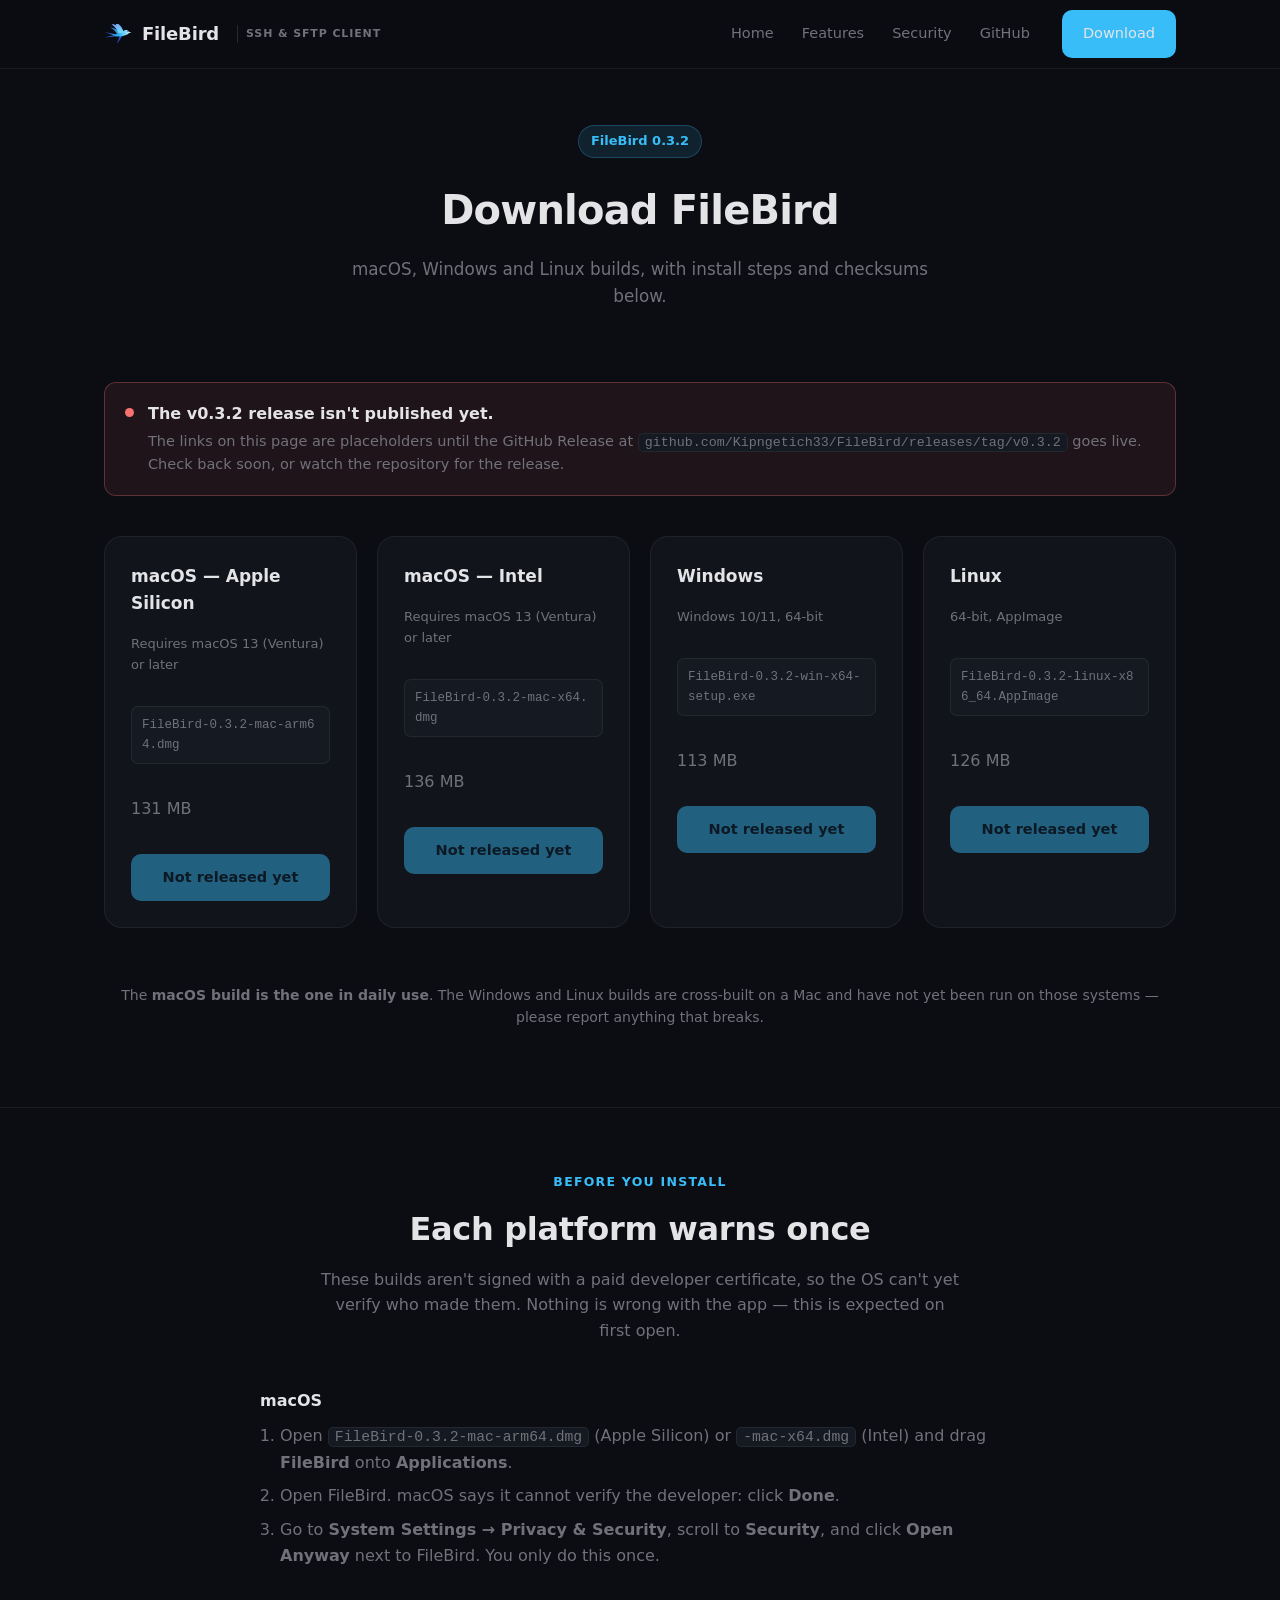
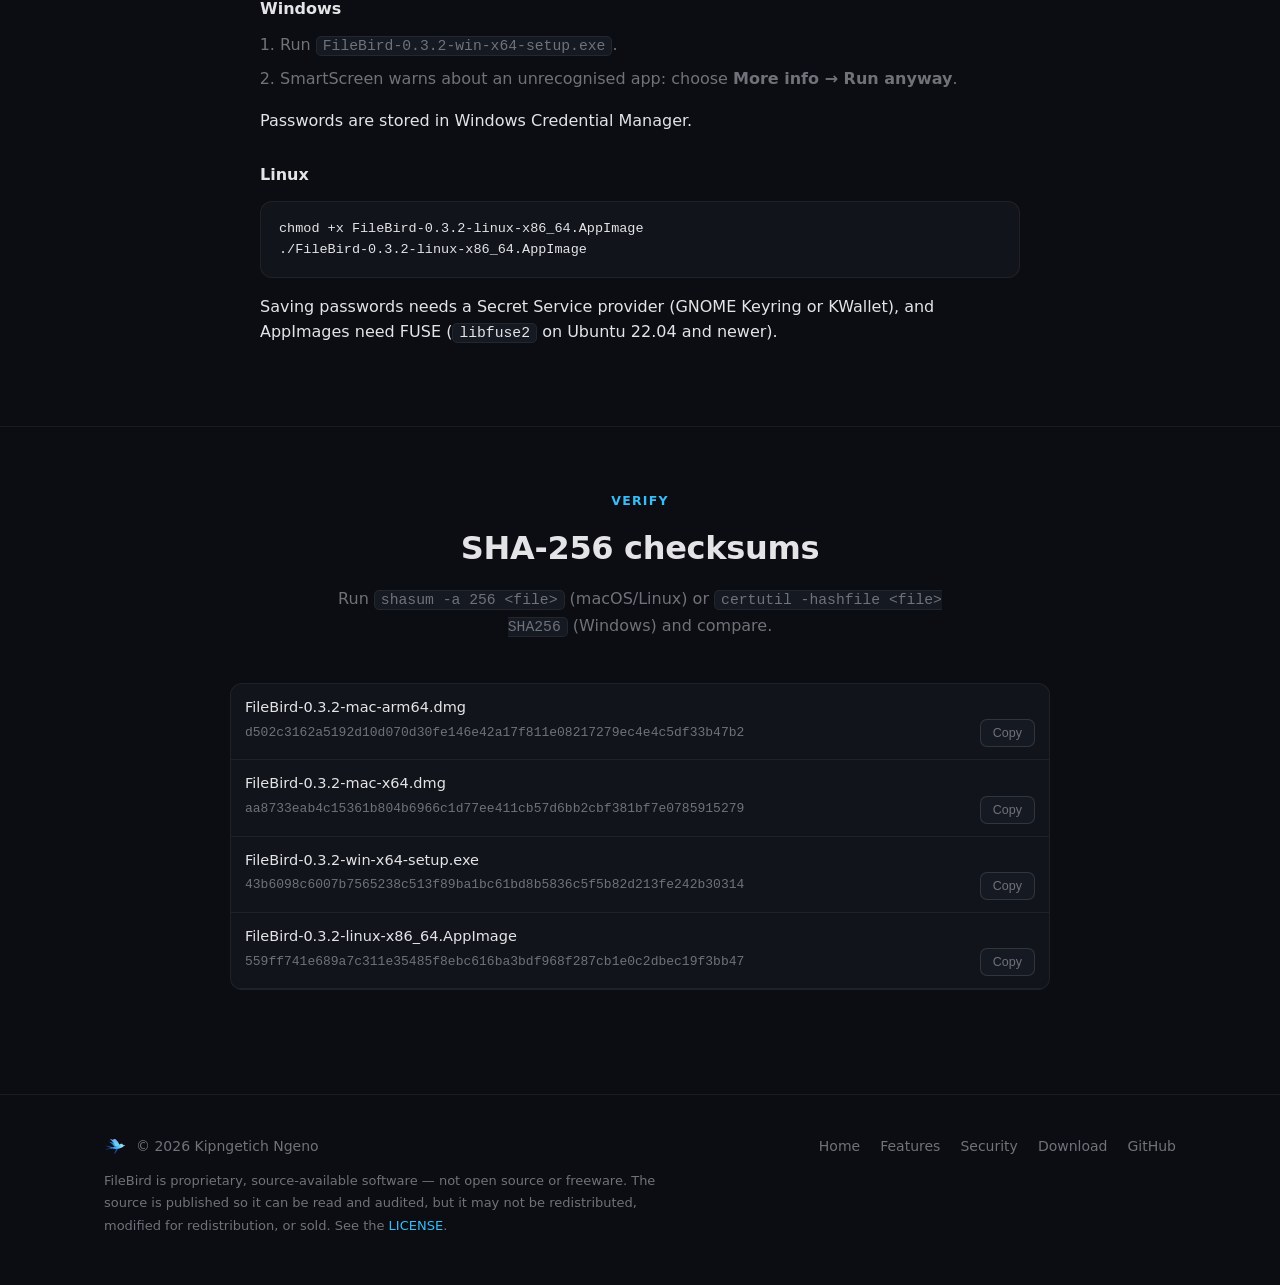
==== download.html @ 55ccb2e8 "Initial FileBird marketing site Plain static HTML/CSS/JS: home, download, features and security page" ====
<!doctype html>
<html lang="en">
<head>
  <meta charset="utf-8" />
  <meta name="viewport" content="width=device-width, initial-scale=1" />
  <title>Download FileBird 0.3.2</title>
  <meta name="description" content="Download FileBird 0.3.2 for macOS (Apple Silicon or Intel), Windows or Linux, with install steps and SHA-256 checksums." />
  <meta property="og:type" content="website" />
  <meta property="og:title" content="Download FileBird 0.3.2" />
  <meta property="og:description" content="FileBird for macOS, Windows and Linux — install steps and checksums." />
  <meta property="og:image" content="assets/img/brand/og-icon.png" />
  <meta name="twitter:card" content="summary_large_image" />
  <link rel="icon" type="image/svg+xml" href="assets/img/brand/icon.svg" />
  <link rel="icon" type="image/png" sizes="32x32" href="assets/img/brand/favicon-32.png" />
  <link rel="icon" type="image/png" sizes="16x16" href="assets/img/brand/favicon-16.png" />
  <link rel="apple-touch-icon" href="assets/img/brand/apple-touch-icon.png" />
  <link rel="stylesheet" href="assets/css/styles.css" />
</head>
<body>
  <header class="site-header">
    <div class="wrap">
      <a class="brand" href="index.html">
        <svg viewBox="0 0 120 80" width="28" height="19" aria-hidden="true" focusable="false">
          <defs>
            <linearGradient id="bm-body-h" x1="0" y1="0" x2="1" y2="0">
              <stop offset="0" stop-color="#1d4ed8"/>
              <stop offset="0.6" stop-color="#38bdf8"/>
              <stop offset="1" stop-color="#e0f2fe"/>
            </linearGradient>
            <linearGradient id="bm-wing-h" x1="0" y1="0" x2="1" y2="1">
              <stop offset="0" stop-color="#818cf8"/>
              <stop offset="1" stop-color="#67e8f9"/>
            </linearGradient>
            <linearGradient id="bm-farwing-h" x1="1" y1="0" x2="0" y2="1">
              <stop offset="0" stop-color="#2563eb"/>
              <stop offset="1" stop-color="#312e81"/>
            </linearGradient>
          </defs>
          <path d="M78 45 C70 55 57 65 37 74 C49 63 58 55 62 49 Z" fill="url(#bm-farwing-h)" transform="rotate(-23.4 78 45)"/>
          <path d="M117 35 L106 32.5 C104 27 97.5 24.5 91.5 25.5 C86 26.5 82.5 29.5 80.5 33 C72 36 60 39.5 48 43.5 L4 34 L41 47.5 L3 57 L45 51.5 C60 55 78 53.5 91 48 C98 45 103 42 106.5 38.5 Z" fill="url(#bm-body-h)"/>
          <g transform="translate(79 39) rotate(18) scale(1.1) translate(-79 -39)">
            <path d="M77 38 C65 30 51 25 26 25 C40 30 52 37 58 44 Z" fill="url(#bm-body-h)" opacity="0.85" transform="rotate(-7.2 77 38)"/>
            <path d="M83 35 C75 20 59 8 28 2 C37 8 43 13 47 17.5 C40 16.5 33 16.5 27 17.5 C43 24 56 32 64 41.5 Z" fill="url(#bm-wing-h)"/>
          </g>
          <circle cx="99.5" cy="31" r="1.9" fill="#0b1026"/>
        </svg>
        <span class="brand-name">FileBird</span>
        <span class="brand-tag">SSH &amp; SFTP Client</span>
      </a>
      <button class="nav-toggle" aria-label="Toggle menu" aria-expanded="false">
        <svg width="18" height="18" viewBox="0 0 18 18" fill="none" aria-hidden="true"><path d="M2 4.5h14M2 9h14M2 13.5h14" stroke="currentColor" stroke-width="1.4" stroke-linecap="round"/></svg>
      </button>
      <nav class="main-nav">
        <a href="index.html">Home</a>
        <a href="features.html">Features</a>
        <a href="security.html">Security</a>
        <a href="https://github.com/Kipngetich33/FileBird" target="_blank" rel="noopener">GitHub</a>
        <a class="btn btn-primary" href="download.html" aria-current="page">Download</a>
      </nav>
    </div>
  </header>

  <main>
    <div class="page-header">
      <div class="wrap">
        <span class="version-pill">FileBird 0.3.2</span>
        <h1>Download FileBird</h1>
        <p>macOS, Windows and Linux builds, with install steps and checksums below.</p>
      </div>
    </div>

    <section>
      <div class="wrap">
        <div class="release-banner" data-release-banner>
          <span class="dot"></span>
          <div>
            <strong>The v0.3.2 release isn't published yet.</strong>
            <p>The links on this page are placeholders until the GitHub Release at
              <code>github.com/Kipngetich33/FileBird/releases/tag/v0.3.2</code> goes live. Check back soon, or watch the repository for the release.</p>
          </div>
        </div>

        <div class="platform-grid">
          <div class="platform-card">
            <h3>macOS — Apple Silicon</h3>
            <p class="platform-req">Requires macOS 13 (Ventura) or later</p>
            <p class="platform-file">FileBird-0.3.2-mac-arm64.dmg</p>
            <p class="platform-size">131 MB</p>
            <a class="btn btn-primary btn-block" style="margin-top: 16px;" data-download="mac-arm64" href="#">Download for Apple Silicon</a>
          </div>
          <div class="platform-card">
            <h3>macOS — Intel</h3>
            <p class="platform-req">Requires macOS 13 (Ventura) or later</p>
            <p class="platform-file">FileBird-0.3.2-mac-x64.dmg</p>
            <p class="platform-size">136 MB</p>
            <a class="btn btn-primary btn-block" style="margin-top: 16px;" data-download="mac-x64" href="#">Download for Intel</a>
          </div>
          <div class="platform-card">
            <h3>Windows</h3>
            <p class="platform-req">Windows 10/11, 64-bit</p>
            <p class="platform-file">FileBird-0.3.2-win-x64-setup.exe</p>
            <p class="platform-size">113 MB</p>
            <a class="btn btn-primary btn-block" style="margin-top: 16px;" data-download="win-x64" href="#">Download for Windows</a>
          </div>
          <div class="platform-card">
            <h3>Linux</h3>
            <p class="platform-req">64-bit, AppImage</p>
            <p class="platform-file">FileBird-0.3.2-linux-x86_64.AppImage</p>
            <p class="platform-size">126 MB</p>
            <a class="btn btn-primary btn-block" style="margin-top: 16px;" data-download="linux-x86_64" href="#">Download for Linux</a>
          </div>
        </div>

        <p class="text-center" style="color: var(--text-muted); font-size: 14px;">
          The <strong>macOS build is the one in daily use</strong>. The Windows and Linux builds are
          cross-built on a Mac and have not yet been run on those systems — please report anything that breaks.
        </p>
      </div>
    </section>

    <section>
      <div class="wrap">
        <div class="section-head">
          <span class="eyebrow">Before you install</span>
          <h2>Each platform warns once</h2>
          <p>These builds aren't signed with a paid developer certificate, so the OS can't yet verify who made them. Nothing is wrong with the app — this is expected on first open.</p>
        </div>
        <div class="install-steps" style="max-width: 760px; margin: 0 auto;">
          <h3>macOS</h3>
          <ol>
            <li>Open <code>FileBird-0.3.2-mac-arm64.dmg</code> (Apple Silicon) or <code>-mac-x64.dmg</code> (Intel) and drag <strong>FileBird</strong> onto <strong>Applications</strong>.</li>
            <li>Open FileBird. macOS says it cannot verify the developer: click <strong>Done</strong>.</li>
            <li>Go to <strong>System Settings → Privacy &amp; Security</strong>, scroll to <strong>Security</strong>, and click <strong>Open Anyway</strong> next to FileBird. You only do this once.</li>
          </ol>

          <h3>Windows</h3>
          <ol>
            <li>Run <code>FileBird-0.3.2-win-x64-setup.exe</code>.</li>
            <li>SmartScreen warns about an unrecognised app: choose <strong>More info → Run anyway</strong>.</li>
          </ol>
          <p>Passwords are stored in Windows Credential Manager.</p>

          <h3>Linux</h3>
          <pre style="background: var(--bg-panel); border: 1px solid var(--border); border-radius: var(--radius); padding: 16px 18px; overflow-x: auto; font-family: var(--mono); font-size: 13.5px; color: var(--text);">chmod +x FileBird-0.3.2-linux-x86_64.AppImage
./FileBird-0.3.2-linux-x86_64.AppImage</pre>
          <p>Saving passwords needs a Secret Service provider (GNOME Keyring or KWallet), and AppImages need FUSE (<code>libfuse2</code> on Ubuntu 22.04 and newer).</p>
        </div>
      </div>
    </section>

    <section>
      <div class="wrap">
        <div class="section-head">
          <span class="eyebrow">Verify</span>
          <h2>SHA-256 checksums</h2>
          <p>Run <code>shasum -a 256 &lt;file&gt;</code> (macOS/Linux) or <code>certutil -hashfile &lt;file&gt; SHA256</code> (Windows) and compare.</p>
        </div>
        <div class="table-wrap" style="max-width: 820px; margin: 0 auto;">
          <table>
            <tbody>
              <tr>
                <td>
                  <div>FileBird-0.3.2-mac-arm64.dmg</div>
                  <div class="checksum-row">
                    <span class="checksum-hash">d502c3162a5192d10d070d30fe146e42a17f811e08217279ec4e4c5df33b47b2</span>
                    <button class="copy-btn" data-copy="d502c3162a5192d10d070d30fe146e42a17f811e08217279ec4e4c5df33b47b2">Copy</button>
                  </div>
                </td>
              </tr>
              <tr>
                <td>
                  <div>FileBird-0.3.2-mac-x64.dmg</div>
                  <div class="checksum-row">
                    <span class="checksum-hash">aa8733eab4c15361b804b6966c1d77ee411cb57d6bb2cbf381bf7e0785915279</span>
                    <button class="copy-btn" data-copy="aa8733eab4c15361b804b6966c1d77ee411cb57d6bb2cbf381bf7e0785915279">Copy</button>
                  </div>
                </td>
              </tr>
              <tr>
                <td>
                  <div>FileBird-0.3.2-win-x64-setup.exe</div>
                  <div class="checksum-row">
                    <span class="checksum-hash">43b6098c6007b7565238c513f89ba1bc61bd8b5836c5f5b82d213fe242b30314</span>
                    <button class="copy-btn" data-copy="43b6098c6007b7565238c513f89ba1bc61bd8b5836c5f5b82d213fe242b30314">Copy</button>
                  </div>
                </td>
              </tr>
              <tr>
                <td>
                  <div>FileBird-0.3.2-linux-x86_64.AppImage</div>
                  <div class="checksum-row">
                    <span class="checksum-hash">559ff741e689a7c311e35485f8ebc616ba3bdf968f287cb1e0c2dbec19f3bb47</span>
                    <button class="copy-btn" data-copy="559ff741e689a7c311e35485f8ebc616ba3bdf968f287cb1e0c2dbec19f3bb47">Copy</button>
                  </div>
                </td>
              </tr>
            </tbody>
          </table>
        </div>
      </div>
    </section>
  </main>

  <footer class="site-footer">
    <div class="wrap">
      <div>
        <div class="footer-brand">
          <svg viewBox="0 0 120 80" width="22" height="15" aria-hidden="true" focusable="false">
            <defs>
              <linearGradient id="bm-body-f" x1="0" y1="0" x2="1" y2="0">
                <stop offset="0" stop-color="#1d4ed8"/>
                <stop offset="0.6" stop-color="#38bdf8"/>
                <stop offset="1" stop-color="#e0f2fe"/>
              </linearGradient>
              <linearGradient id="bm-wing-f" x1="0" y1="0" x2="1" y2="1">
                <stop offset="0" stop-color="#818cf8"/>
                <stop offset="1" stop-color="#67e8f9"/>
              </linearGradient>
              <linearGradient id="bm-farwing-f" x1="1" y1="0" x2="0" y2="1">
                <stop offset="0" stop-color="#2563eb"/>
                <stop offset="1" stop-color="#312e81"/>
              </linearGradient>
            </defs>
            <path d="M78 45 C70 55 57 65 37 74 C49 63 58 55 62 49 Z" fill="url(#bm-farwing-f)" transform="rotate(-23.4 78 45)"/>
            <path d="M117 35 L106 32.5 C104 27 97.5 24.5 91.5 25.5 C86 26.5 82.5 29.5 80.5 33 C72 36 60 39.5 48 43.5 L4 34 L41 47.5 L3 57 L45 51.5 C60 55 78 53.5 91 48 C98 45 103 42 106.5 38.5 Z" fill="url(#bm-body-f)"/>
            <g transform="translate(79 39) rotate(18) scale(1.1) translate(-79 -39)">
              <path d="M77 38 C65 30 51 25 26 25 C40 30 52 37 58 44 Z" fill="url(#bm-body-f)" opacity="0.85" transform="rotate(-7.2 77 38)"/>
              <path d="M83 35 C75 20 59 8 28 2 C37 8 43 13 47 17.5 C40 16.5 33 16.5 27 17.5 C43 24 56 32 64 41.5 Z" fill="url(#bm-wing-f)"/>
            </g>
            <circle cx="99.5" cy="31" r="1.9" fill="#0b1026"/>
          </svg>
          <span>© 2026 Kipngetich Ngeno</span>
        </div>
        <p class="footer-note">
          FileBird is proprietary, source-available software — not open source
          or freeware. The source is published so it can be read and audited,
          but it may not be redistributed, modified for redistribution, or
          sold. See the
          <a href="https://github.com/Kipngetich33/FileBird/blob/main/LICENSE" target="_blank" rel="noopener">LICENSE</a>.
        </p>
      </div>
      <nav class="footer-links">
        <a href="index.html">Home</a>
        <a href="features.html">Features</a>
        <a href="security.html">Security</a>
        <a href="download.html">Download</a>
        <a href="https://github.com/Kipngetich33/FileBird" target="_blank" rel="noopener">GitHub</a>
      </nav>
    </div>
  </footer>

  <script src="assets/js/download-config.js"></script>
  <script src="assets/js/main.js"></script>
</body>
</html>
---- assets/css/styles.css ----
/* FileBird marketing site — brand tokens taken from the app itself. */

:root {
  --bg: #0b0d12;
  --bg-panel: #11141b;
  --bg-panel-raised: #151922;
  --text: #e4e4e7;
  --text-muted: #71717a;
  --border: rgba(255, 255, 255, 0.06);
  --border-strong: rgba(255, 255, 255, 0.12);
  --accent: #38bdf8;
  --accent-strong: #0ea5e9;
  --accent-soft: rgba(56, 189, 248, 0.12);
  --danger: #f87171;
  --ok: #4ade80;
  --font: -apple-system, BlinkMacSystemFont, "Segoe UI", Inter, system-ui, sans-serif;
  --mono: ui-monospace, SFMono-Regular, Menlo, Consolas, monospace;
  --radius: 12px;
  --radius-lg: 18px;
  --max-width: 1120px;
}

* {
  box-sizing: border-box;
}

html {
  color-scheme: dark;
}

body {
  margin: 0;
  background: var(--bg);
  color: var(--text);
  font-family: var(--font);
  font-size: 16px;
  line-height: 1.6;
  -webkit-font-smoothing: antialiased;
}

img {
  max-width: 100%;
  display: block;
}

a {
  color: var(--accent);
  text-decoration: none;
}

a:hover {
  text-decoration: underline;
}

.wrap {
  max-width: var(--max-width);
  margin: 0 auto;
  padding: 0 24px;
}

/* ---------- Header ---------- */

.site-header {
  border-bottom: 1px solid var(--border);
  position: sticky;
  top: 0;
  background: rgba(11, 13, 18, 0.85);
  backdrop-filter: blur(10px);
  z-index: 20;
}

.site-header .wrap {
  display: flex;
  align-items: center;
  justify-content: space-between;
  height: 68px;
}

.brand {
  display: flex;
  align-items: center;
  gap: 10px;
  color: var(--text);
}

.brand:hover {
  text-decoration: none;
}

.brand-name {
  font-weight: 700;
  font-size: 18px;
  letter-spacing: -0.01em;
}

.brand-tag {
  font-size: 11px;
  font-weight: 600;
  letter-spacing: 0.08em;
  color: var(--text-muted);
  text-transform: uppercase;
  margin-left: 8px;
  padding-left: 8px;
  border-left: 1px solid var(--border-strong);
  display: none;
}

@media (min-width: 560px) {
  .brand-tag {
    display: inline;
  }
}

.main-nav {
  display: flex;
  align-items: center;
  gap: 28px;
}

.main-nav a {
  color: var(--text-muted);
  font-size: 14.5px;
  font-weight: 500;
}

.main-nav a:hover,
.main-nav a[aria-current="page"] {
  color: var(--text);
  text-decoration: none;
}

.main-nav .btn {
  margin-left: 4px;
}

.nav-toggle {
  display: none;
  background: none;
  border: 1px solid var(--border-strong);
  border-radius: 8px;
  color: var(--text);
  width: 40px;
  height: 40px;
  align-items: center;
  justify-content: center;
}

@media (max-width: 760px) {
  .nav-toggle {
    display: flex;
  }

  .main-nav {
    position: absolute;
    top: 68px;
    left: 0;
    right: 0;
    background: var(--bg-panel);
    border-bottom: 1px solid var(--border);
    flex-direction: column;
    align-items: stretch;
    gap: 0;
    padding: 8px 0;
    display: none;
  }

  .main-nav.open {
    display: flex;
  }

  .main-nav a {
    padding: 12px 24px;
  }

  .main-nav a.btn {
    margin: 8px 24px 4px;
  }
}

/* ---------- Buttons ---------- */

.btn {
  display: inline-flex;
  align-items: center;
  justify-content: center;
  gap: 8px;
  padding: 11px 20px;
  border-radius: 10px;
  font-size: 14.5px;
  font-weight: 600;
  border: 1px solid transparent;
  cursor: pointer;
  white-space: nowrap;
}

.btn:hover {
  text-decoration: none;
}

.btn-primary {
  background: var(--accent);
  color: #06212f;
}

.btn-primary:hover {
  background: var(--accent-strong);
}

.btn-secondary {
  background: var(--bg-panel-raised);
  color: var(--text);
  border-color: var(--border-strong);
}

.btn-secondary:hover {
  border-color: var(--accent);
  color: var(--accent);
}

.btn-block {
  display: flex;
  width: 100%;
}

.btn[disabled],
.btn.is-disabled {
  opacity: 0.45;
  cursor: not-allowed;
  pointer-events: none;
}

/* ---------- Hero ---------- */

.hero {
  padding: 72px 0 48px;
  text-align: center;
}

.version-pill {
  display: inline-flex;
  align-items: center;
  gap: 6px;
  font-size: 13px;
  font-weight: 600;
  color: var(--accent);
  background: var(--accent-soft);
  border: 1px solid rgba(56, 189, 248, 0.25);
  padding: 5px 12px;
  border-radius: 999px;
  margin-bottom: 20px;
}

.hero h1 {
  font-size: clamp(2rem, 5vw, 3rem);
  line-height: 1.15;
  letter-spacing: -0.02em;
  margin: 0 0 20px;
}

.hero-sub {
  max-width: 640px;
  margin: 0 auto 32px;
  color: var(--text-muted);
  font-size: 1.1rem;
}

.hero-ctas {
  display: flex;
  gap: 12px;
  justify-content: center;
  flex-wrap: wrap;
  margin-bottom: 56px;
}

.hero-shot {
  border-radius: var(--radius-lg);
  border: 1px solid var(--border-strong);
  box-shadow: 0 40px 100px -40px rgba(0, 0, 0, 0.7);
  overflow: hidden;
}

.hero-shot img {
  width: 100%;
}

/* ---------- Page header (non-home pages) ---------- */

.page-header {
  padding: 56px 0 8px;
  text-align: center;
}

.page-header h1 {
  font-size: clamp(1.9rem, 4vw, 2.5rem);
  letter-spacing: -0.02em;
  margin: 0 0 14px;
}

.page-header p {
  max-width: 620px;
  margin: 0 auto;
  color: var(--text-muted);
  font-size: 1.05rem;
}

/* ---------- Sections ---------- */

section {
  padding: 64px 0;
}

section + section {
  border-top: 1px solid var(--border);
}

.section-head {
  text-align: center;
  max-width: 640px;
  margin: 0 auto 44px;
}

.section-head h2 {
  font-size: clamp(1.5rem, 3vw, 2rem);
  letter-spacing: -0.01em;
  margin: 0 0 12px;
}

.section-head p {
  color: var(--text-muted);
  margin: 0;
}

.eyebrow {
  display: block;
  font-size: 12.5px;
  font-weight: 700;
  letter-spacing: 0.1em;
  text-transform: uppercase;
  color: var(--accent);
  margin-bottom: 12px;
}

/* ---------- Feature grid ---------- */

.feature-grid {
  display: grid;
  grid-template-columns: repeat(auto-fit, minmax(220px, 1fr));
  gap: 1px;
  background: var(--border);
  border: 1px solid var(--border);
  border-radius: var(--radius-lg);
  overflow: hidden;
}

.feature-card {
  background: var(--bg-panel);
  padding: 28px 24px;
}

.feature-card h3 {
  font-size: 16px;
  margin: 0 0 10px;
}

.feature-card p {
  margin: 0;
  color: var(--text-muted);
  font-size: 14.5px;
}

/* ---------- Tour / mini-tour ---------- */

.tour-grid {
  display: grid;
  grid-template-columns: repeat(auto-fit, minmax(260px, 1fr));
  gap: 24px;
}

.tour-card figure {
  margin: 0 0 14px;
  border-radius: var(--radius);
  overflow: hidden;
  border: 1px solid var(--border-strong);
}

.tour-card h3 {
  font-size: 15.5px;
  margin: 0 0 6px;
}

.tour-card p {
  margin: 0;
  color: var(--text-muted);
  font-size: 14px;
}

.center-link {
  text-align: center;
  margin-top: 40px;
}

/* ---------- Guided tour (features page) ---------- */

.tour-step {
  display: grid;
  grid-template-columns: minmax(0, 1fr) minmax(0, 1fr);
  gap: 40px;
  align-items: center;
  padding: 48px 0;
}

.tour-step:not(:last-child) {
  border-bottom: 1px solid var(--border);
}

.tour-step.reverse .tour-step-media {
  order: 2;
}

.tour-step-num {
  font-size: 13px;
  font-weight: 700;
  color: var(--accent);
  letter-spacing: 0.05em;
  margin-bottom: 10px;
}

.tour-step h3 {
  font-size: 1.25rem;
  margin: 0 0 12px;
}

.tour-step p {
  color: var(--text-muted);
  margin: 0 0 10px;
}

.tour-step-media {
  border-radius: var(--radius);
  overflow: hidden;
  border: 1px solid var(--border-strong);
}

@media (max-width: 760px) {
  .tour-step,
  .tour-step.reverse {
    grid-template-columns: 1fr;
  }

  .tour-step.reverse .tour-step-media {
    order: 0;
  }
}

/* ---------- Lists ---------- */

.check-list {
  list-style: none;
  margin: 0;
  padding: 0;
}

.check-list li {
  padding-left: 26px;
  position: relative;
  margin-bottom: 12px;
  color: var(--text-muted);
}

.check-list li::before {
  content: "";
  position: absolute;
  left: 0;
  top: 9px;
  width: 7px;
  height: 7px;
  border-radius: 50%;
  background: var(--accent);
}

.check-list strong {
  color: var(--text);
}

.list-columns {
  display: grid;
  grid-template-columns: repeat(auto-fit, minmax(240px, 1fr));
  gap: 36px;
}

.list-columns h3 {
  font-size: 15px;
  text-transform: uppercase;
  letter-spacing: 0.06em;
  color: var(--text-muted);
  margin: 0 0 16px;
}

/* ---------- Tables ---------- */

table {
  width: 100%;
  border-collapse: collapse;
  font-size: 14.5px;
}

th,
td {
  text-align: left;
  padding: 12px 14px;
  border-bottom: 1px solid var(--border);
}

th {
  color: var(--text-muted);
  font-weight: 600;
  font-size: 12.5px;
  text-transform: uppercase;
  letter-spacing: 0.04em;
}

td kbd {
  font-family: var(--mono);
  background: var(--bg-panel-raised);
  border: 1px solid var(--border-strong);
  border-radius: 5px;
  padding: 2px 7px;
  font-size: 13px;
}

.table-wrap {
  background: var(--bg-panel);
  border: 1px solid var(--border);
  border-radius: var(--radius);
  overflow: hidden;
}

.table-wrap table {
  margin: 0;
}

/* ---------- Security page ---------- */

.security-grid {
  display: grid;
  gap: 20px;
}

.security-item {
  background: var(--bg-panel);
  border: 1px solid var(--border);
  border-radius: var(--radius);
  padding: 24px 26px;
}

.security-item h3 {
  margin: 0 0 8px;
  font-size: 16px;
}

.security-item p {
  margin: 0;
  color: var(--text-muted);
}

/* ---------- Download page ---------- */

.release-banner {
  display: none;
  gap: 14px;
  align-items: flex-start;
  background: rgba(248, 113, 113, 0.08);
  border: 1px solid rgba(248, 113, 113, 0.3);
  border-radius: var(--radius);
  padding: 18px 20px;
  margin-bottom: 40px;
}

.release-banner.visible {
  display: flex;
}

.release-banner .dot {
  flex-shrink: 0;
  width: 9px;
  height: 9px;
  border-radius: 50%;
  background: var(--danger);
  margin-top: 7px;
}

.release-banner strong {
  color: var(--text);
}

.release-banner p {
  margin: 4px 0 0;
  color: var(--text-muted);
  font-size: 14.5px;
}

.platform-grid {
  display: grid;
  grid-template-columns: repeat(auto-fit, minmax(240px, 1fr));
  gap: 20px;
  margin-bottom: 56px;
}

.platform-card {
  background: var(--bg-panel);
  border: 1px solid var(--border);
  border-radius: var(--radius-lg);
  padding: 26px;
  display: flex;
  flex-direction: column;
}

.platform-card h3 {
  margin: 0 0 4px;
  font-size: 17px;
}

.platform-card .platform-req {
  color: var(--text-muted);
  font-size: 13px;
  margin-bottom: 18px;
}

.platform-card .platform-file {
  font-family: var(--mono);
  font-size: 12.5px;
  color: var(--text-muted);
  background: var(--bg-panel-raised);
  border: 1px solid var(--border);
  border-radius: 7px;
  padding: 8px 10px;
  margin-bottom: 16px;
  word-break: break-all;
}

.platform-card .platform-size {
  color: var(--text-muted);
}

.platform-card .btn {
  margin-top: auto;
}

.install-steps h3 {
  font-size: 16px;
  margin: 28px 0 10px;
}

.install-steps h3:first-child {
  margin-top: 0;
}

.install-steps ol,
.install-steps ul {
  color: var(--text-muted);
  padding-left: 20px;
  margin: 0 0 8px;
}

.install-steps li {
  margin-bottom: 8px;
}

.install-steps code,
p code {
  font-family: var(--mono);
  background: var(--bg-panel-raised);
  border: 1px solid var(--border);
  border-radius: 5px;
  padding: 1px 6px;
  font-size: 0.92em;
}

.checksum-row {
  display: flex;
  align-items: center;
  justify-content: space-between;
  gap: 16px;
}

.checksum-hash {
  font-family: var(--mono);
  font-size: 13px;
  color: var(--text-muted);
  overflow-wrap: anywhere;
}

.copy-btn {
  flex-shrink: 0;
  background: var(--bg-panel-raised);
  border: 1px solid var(--border-strong);
  color: var(--text-muted);
  border-radius: 7px;
  padding: 6px 12px;
  font-size: 12.5px;
  cursor: pointer;
}

.copy-btn:hover {
  color: var(--text);
  border-color: var(--accent);
}

.copy-btn.copied {
  color: var(--ok);
  border-color: var(--ok);
}

/* ---------- Footer ---------- */

.site-footer {
  border-top: 1px solid var(--border);
  padding: 40px 0;
  margin-top: 40px;
}

.site-footer .wrap {
  display: flex;
  flex-wrap: wrap;
  gap: 20px;
  align-items: flex-start;
  justify-content: space-between;
}

.footer-brand {
  display: flex;
  align-items: center;
  gap: 10px;
  color: var(--text-muted);
  font-size: 14px;
}

.footer-note {
  max-width: 560px;
  color: var(--text-muted);
  font-size: 13px;
  line-height: 1.7;
}

.footer-links {
  display: flex;
  gap: 20px;
  font-size: 14px;
}

.footer-links a {
  color: var(--text-muted);
}

.footer-links a:hover {
  color: var(--text);
}

/* ---------- Utility ---------- */

.text-center {
  text-align: center;
}

.mt-0 {
  margin-top: 0;
}
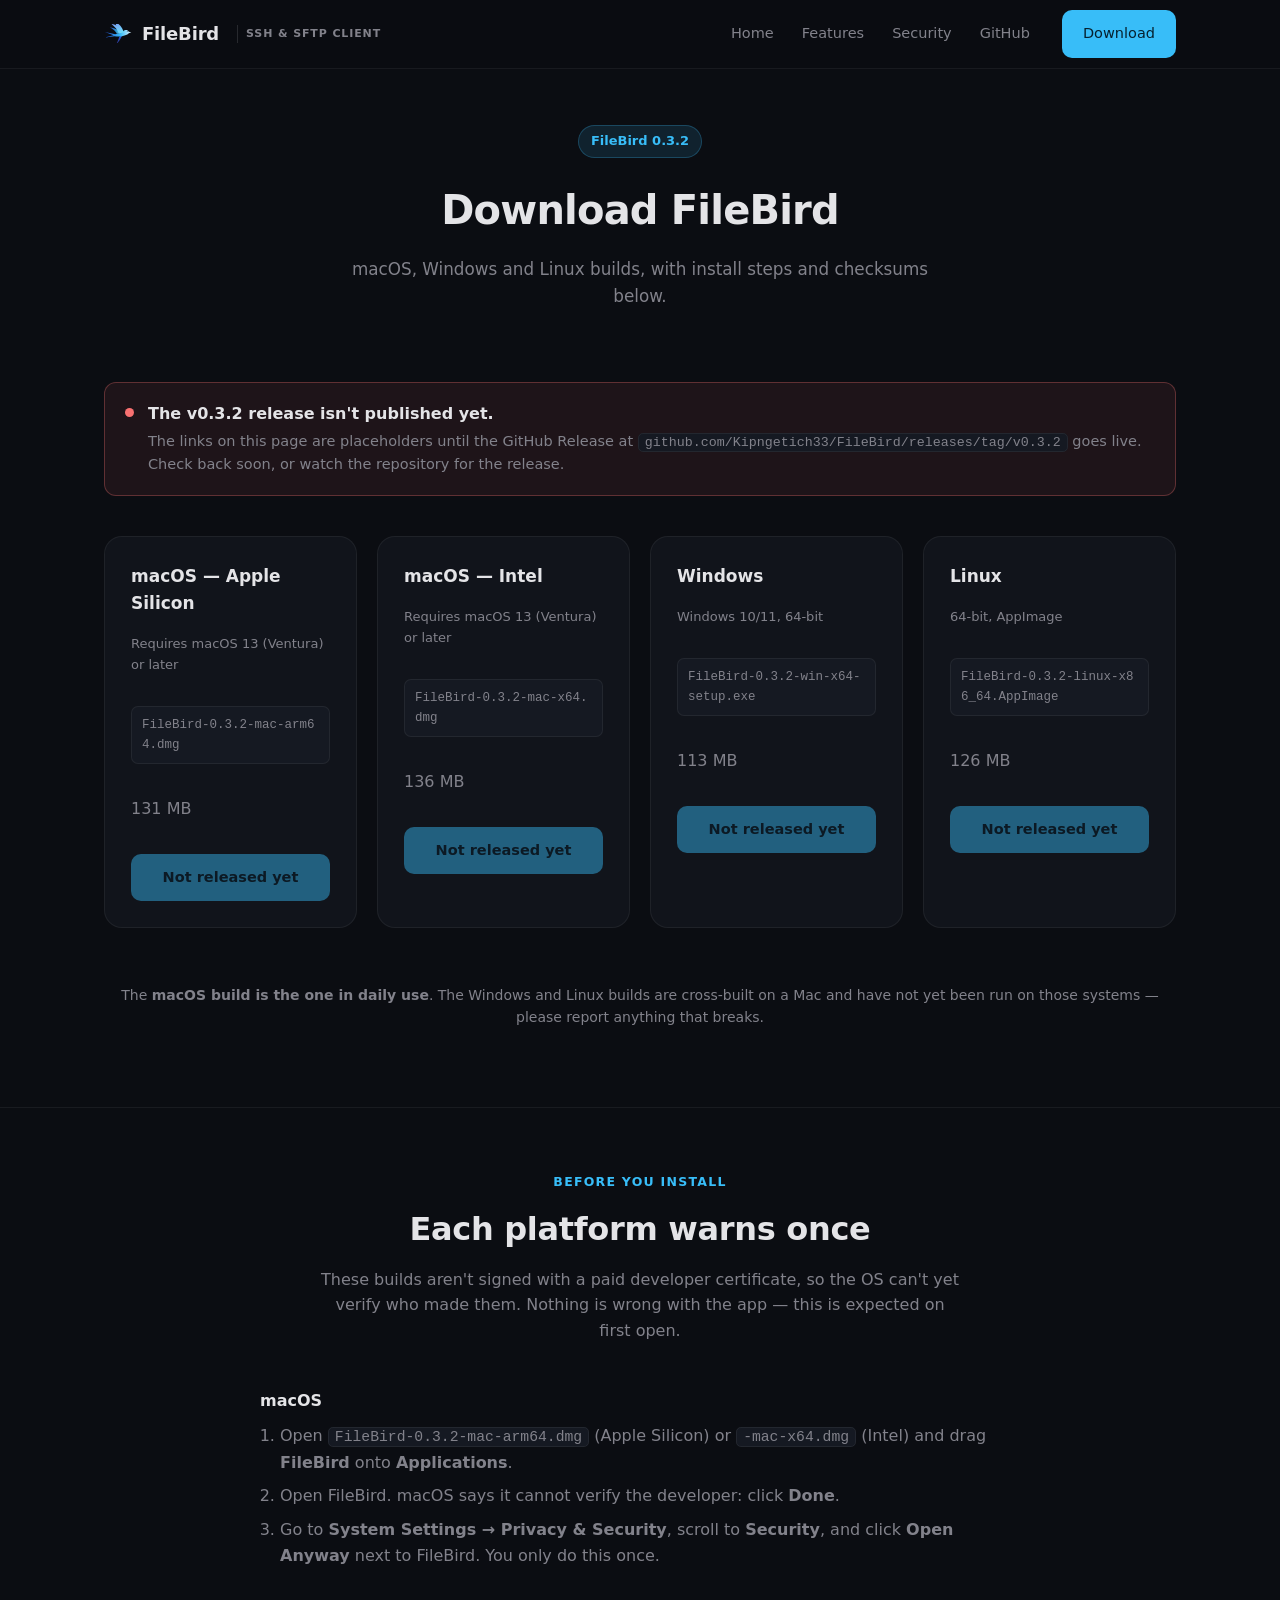
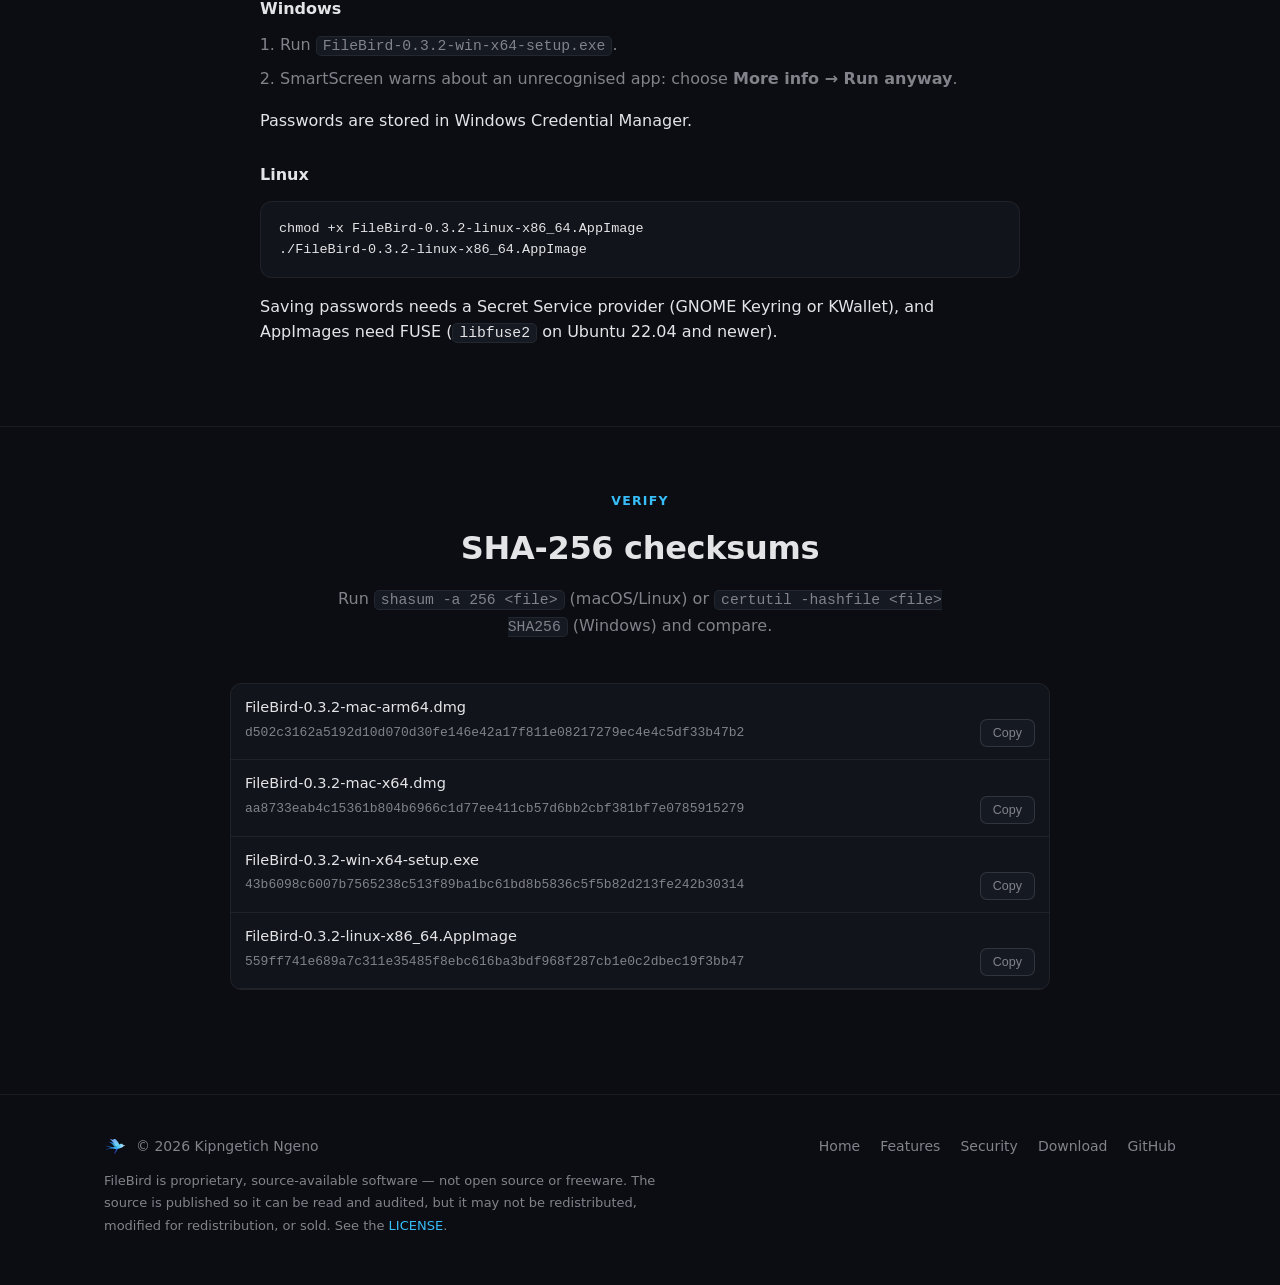
==== commit 12f3d973: "Show live download counts from GitHub's own per-asset counter Fetches assets[].download_count from t" ====
--- a/download.html
+++ b/download.html
@@ -66,6 +66,7 @@
         <span class="version-pill">FileBird 0.3.2</span>
         <h1>Download FileBird</h1>
         <p>macOS, Windows and Linux builds, with install steps and checksums below.</p>
+        <p class="download-total" data-download-count="total" hidden>— downloads so far</p>
       </div>
     </div>
 
@@ -85,28 +86,28 @@
             <h3>macOS — Apple Silicon</h3>
             <p class="platform-req">Requires macOS 13 (Ventura) or later</p>
             <p class="platform-file">FileBird-0.3.2-mac-arm64.dmg</p>
-            <p class="platform-size">131 MB</p>
+            <p class="platform-size">131 MB <span class="platform-downloads" data-download-count="mac-arm64" hidden>· — downloads</span></p>
             <a class="btn btn-primary btn-block" style="margin-top: 16px;" data-download="mac-arm64" href="#">Download for Apple Silicon</a>
           </div>
           <div class="platform-card">
             <h3>macOS — Intel</h3>
             <p class="platform-req">Requires macOS 13 (Ventura) or later</p>
             <p class="platform-file">FileBird-0.3.2-mac-x64.dmg</p>
-            <p class="platform-size">136 MB</p>
+            <p class="platform-size">136 MB <span class="platform-downloads" data-download-count="mac-x64" hidden>· — downloads</span></p>
             <a class="btn btn-primary btn-block" style="margin-top: 16px;" data-download="mac-x64" href="#">Download for Intel</a>
           </div>
           <div class="platform-card">
             <h3>Windows</h3>
             <p class="platform-req">Windows 10/11, 64-bit</p>
             <p class="platform-file">FileBird-0.3.2-win-x64-setup.exe</p>
-            <p class="platform-size">113 MB</p>
+            <p class="platform-size">113 MB <span class="platform-downloads" data-download-count="win-x64" hidden>· — downloads</span></p>
             <a class="btn btn-primary btn-block" style="margin-top: 16px;" data-download="win-x64" href="#">Download for Windows</a>
           </div>
           <div class="platform-card">
             <h3>Linux</h3>
             <p class="platform-req">64-bit, AppImage</p>
             <p class="platform-file">FileBird-0.3.2-linux-x86_64.AppImage</p>
-            <p class="platform-size">126 MB</p>
+            <p class="platform-size">126 MB <span class="platform-downloads" data-download-count="linux-x86_64" hidden>· — downloads</span></p>
             <a class="btn btn-primary btn-block" style="margin-top: 16px;" data-download="linux-x86_64" href="#">Download for Linux</a>
           </div>
         </div>
--- a/assets/css/styles.css
+++ b/assets/css/styles.css
@@ -5,7 +5,7 @@
   --bg-panel: #11141b;
   --bg-panel-raised: #151922;
   --text: #e4e4e7;
-  --text-muted: #71717a;
+  --text-muted: #82828b;
   --border: rgba(255, 255, 255, 0.06);
   --border-strong: rgba(255, 255, 255, 0.12);
   --accent: #38bdf8;
@@ -118,13 +118,16 @@
 }
 
 .main-nav a {
-  color: var(--text-muted);
   font-size: 14.5px;
   font-weight: 500;
 }
 
-.main-nav a:hover,
-.main-nav a[aria-current="page"] {
+.main-nav a:not(.btn) {
+  color: var(--text-muted);
+}
+
+.main-nav a:not(.btn):hover,
+.main-nav a:not(.btn)[aria-current="page"] {
   color: var(--text);
   text-decoration: none;
 }
@@ -269,7 +272,14 @@
   gap: 12px;
   justify-content: center;
   flex-wrap: wrap;
-  margin-bottom: 56px;
+  margin-bottom: 18px;
+}
+
+.hero-download-count {
+  font-size: 13.5px;
+  font-weight: 600;
+  color: var(--text-muted);
+  margin: 0 0 40px;
 }
 
 .hero-shot {
@@ -301,6 +311,13 @@
   margin: 0 auto;
   color: var(--text-muted);
   font-size: 1.05rem;
+}
+
+.page-header .download-total {
+  margin: 18px auto 0;
+  font-size: 13.5px;
+  font-weight: 600;
+  color: var(--accent);
 }
 
 /* ---------- Sections ---------- */
@@ -642,6 +659,10 @@
   color: var(--text-muted);
 }
 
+.platform-downloads {
+  font-size: 13px;
+}
+
 .platform-card .btn {
   margin-top: auto;
 }
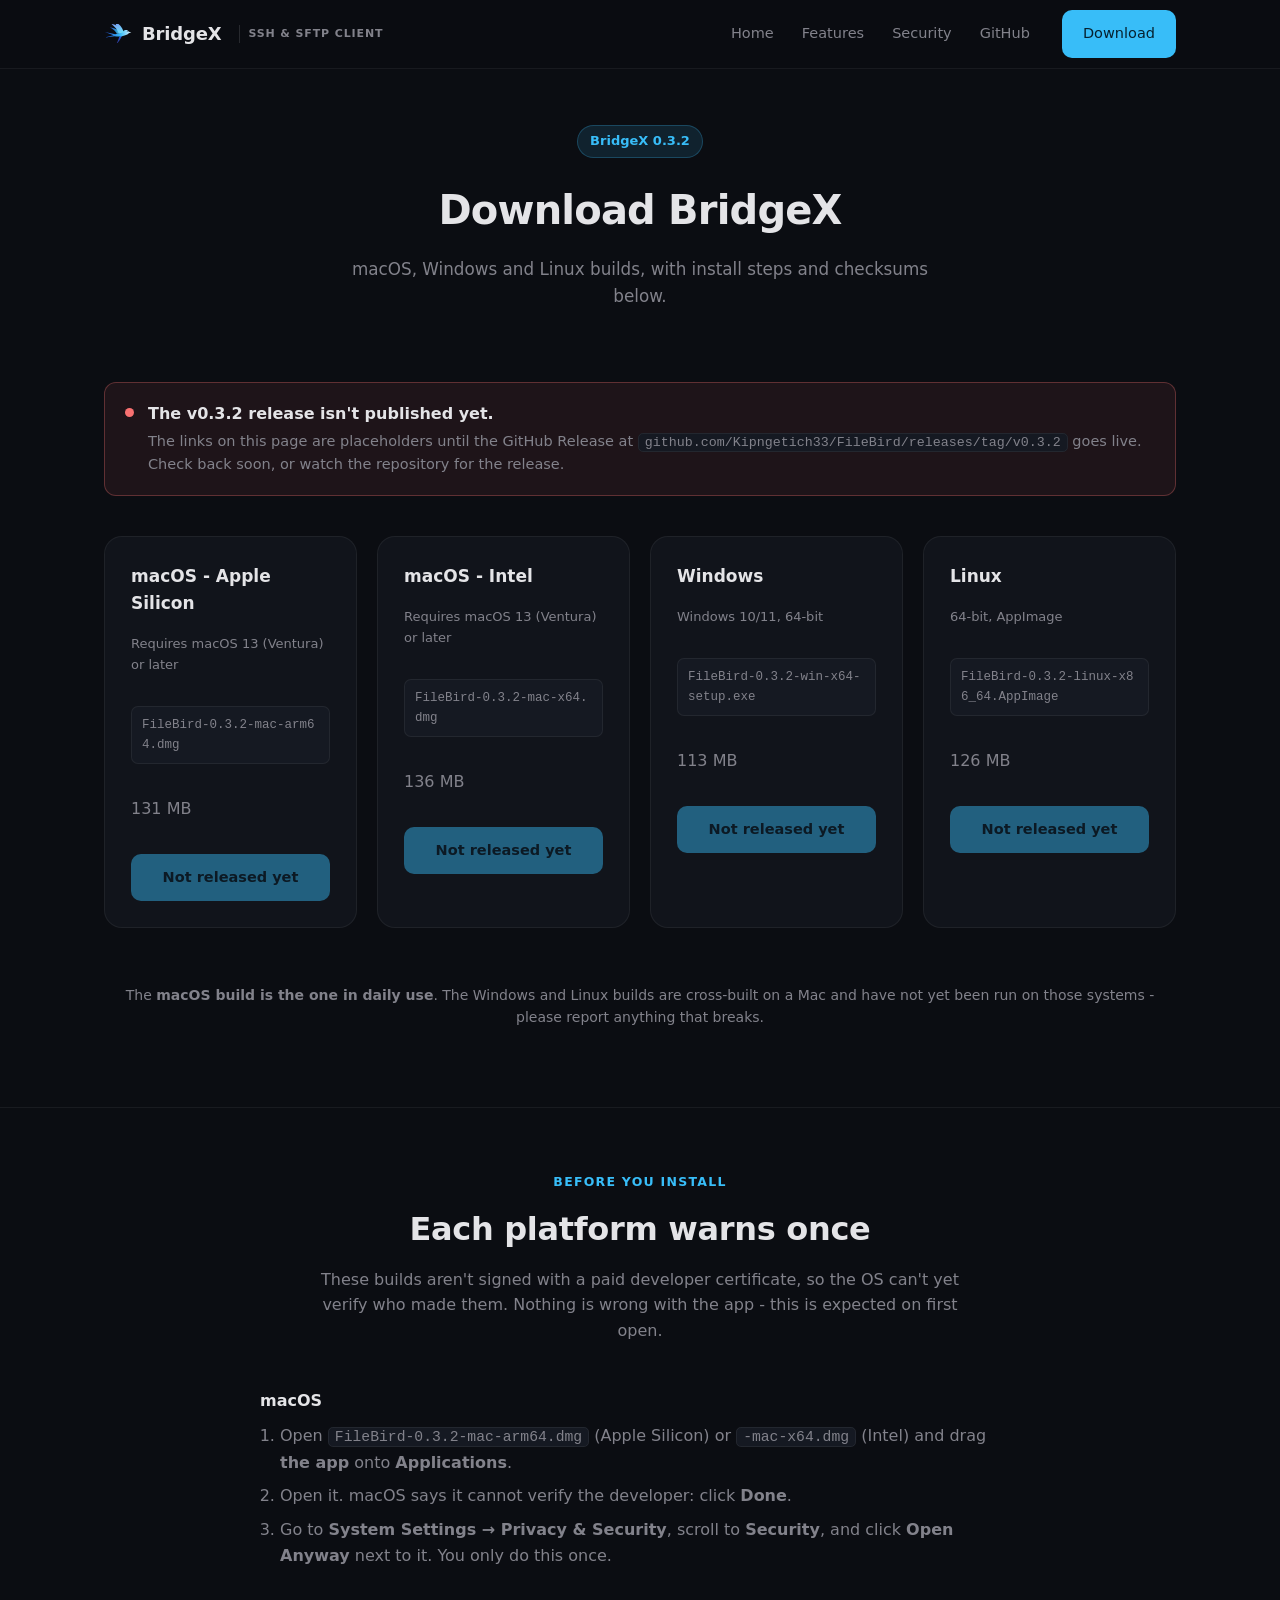
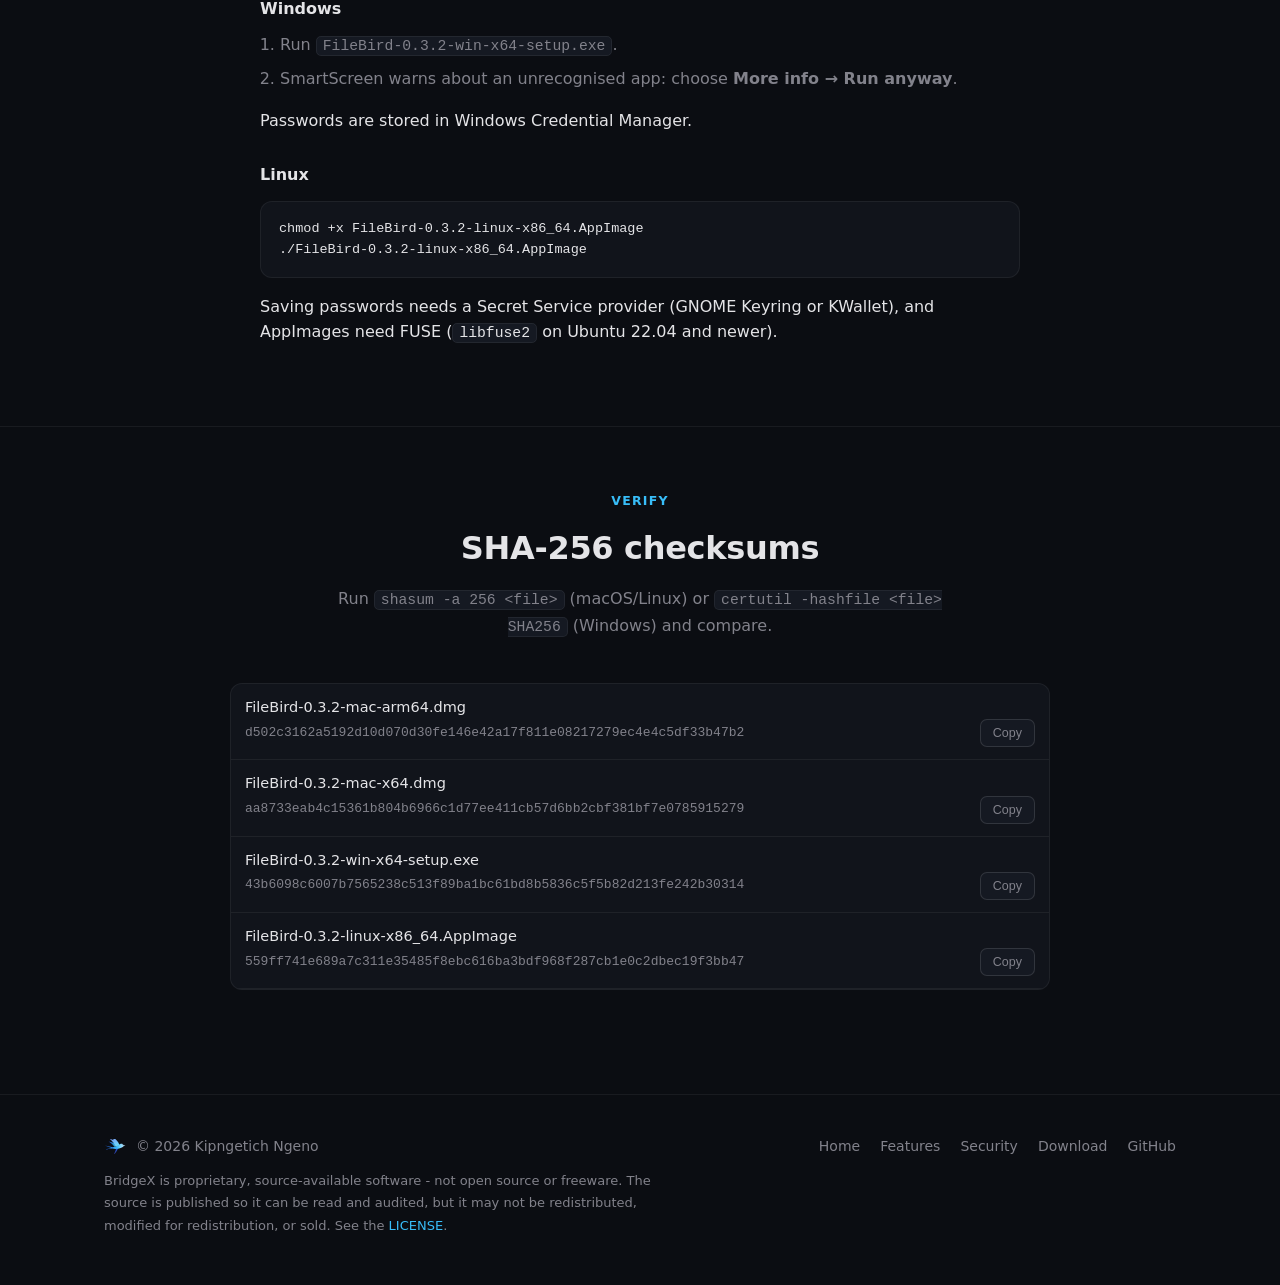
==== commit 0e820c7d: "Rebrand product name from FileBird to BridgeX; replace em-dashes with hyphens Renamed the product th" ====
--- a/download.html
+++ b/download.html
@@ -3,11 +3,11 @@
 <head>
   <meta charset="utf-8" />
   <meta name="viewport" content="width=device-width, initial-scale=1" />
-  <title>Download FileBird 0.3.2</title>
-  <meta name="description" content="Download FileBird 0.3.2 for macOS (Apple Silicon or Intel), Windows or Linux, with install steps and SHA-256 checksums." />
+  <title>Download BridgeX 0.3.2</title>
+  <meta name="description" content="Download BridgeX 0.3.2 for macOS (Apple Silicon or Intel), Windows or Linux, with install steps and SHA-256 checksums." />
   <meta property="og:type" content="website" />
-  <meta property="og:title" content="Download FileBird 0.3.2" />
-  <meta property="og:description" content="FileBird for macOS, Windows and Linux — install steps and checksums." />
+  <meta property="og:title" content="Download BridgeX 0.3.2" />
+  <meta property="og:description" content="BridgeX for macOS, Windows and Linux - install steps and checksums." />
   <meta property="og:image" content="assets/img/brand/og-icon.png" />
   <meta name="twitter:card" content="summary_large_image" />
   <link rel="icon" type="image/svg+xml" href="assets/img/brand/icon.svg" />
@@ -44,7 +44,7 @@
           </g>
           <circle cx="99.5" cy="31" r="1.9" fill="#0b1026"/>
         </svg>
-        <span class="brand-name">FileBird</span>
+        <span class="brand-name">BridgeX</span>
         <span class="brand-tag">SSH &amp; SFTP Client</span>
       </a>
       <button class="nav-toggle" aria-label="Toggle menu" aria-expanded="false">
@@ -63,10 +63,10 @@
   <main>
     <div class="page-header">
       <div class="wrap">
-        <span class="version-pill">FileBird 0.3.2</span>
-        <h1>Download FileBird</h1>
+        <span class="version-pill">BridgeX 0.3.2</span>
+        <h1>Download BridgeX</h1>
         <p>macOS, Windows and Linux builds, with install steps and checksums below.</p>
-        <p class="download-total" data-download-count="total" hidden>— downloads so far</p>
+        <p class="download-total" data-download-count="total" hidden>- downloads so far</p>
       </div>
     </div>
 
@@ -83,38 +83,38 @@
 
         <div class="platform-grid">
           <div class="platform-card">
-            <h3>macOS — Apple Silicon</h3>
+            <h3>macOS - Apple Silicon</h3>
             <p class="platform-req">Requires macOS 13 (Ventura) or later</p>
             <p class="platform-file">FileBird-0.3.2-mac-arm64.dmg</p>
-            <p class="platform-size">131 MB <span class="platform-downloads" data-download-count="mac-arm64" hidden>· — downloads</span></p>
+            <p class="platform-size">131 MB <span class="platform-downloads" data-download-count="mac-arm64" hidden>· - downloads</span></p>
             <a class="btn btn-primary btn-block" style="margin-top: 16px;" data-download="mac-arm64" href="#">Download for Apple Silicon</a>
           </div>
           <div class="platform-card">
-            <h3>macOS — Intel</h3>
+            <h3>macOS - Intel</h3>
             <p class="platform-req">Requires macOS 13 (Ventura) or later</p>
             <p class="platform-file">FileBird-0.3.2-mac-x64.dmg</p>
-            <p class="platform-size">136 MB <span class="platform-downloads" data-download-count="mac-x64" hidden>· — downloads</span></p>
+            <p class="platform-size">136 MB <span class="platform-downloads" data-download-count="mac-x64" hidden>· - downloads</span></p>
             <a class="btn btn-primary btn-block" style="margin-top: 16px;" data-download="mac-x64" href="#">Download for Intel</a>
           </div>
           <div class="platform-card">
             <h3>Windows</h3>
             <p class="platform-req">Windows 10/11, 64-bit</p>
             <p class="platform-file">FileBird-0.3.2-win-x64-setup.exe</p>
-            <p class="platform-size">113 MB <span class="platform-downloads" data-download-count="win-x64" hidden>· — downloads</span></p>
+            <p class="platform-size">113 MB <span class="platform-downloads" data-download-count="win-x64" hidden>· - downloads</span></p>
             <a class="btn btn-primary btn-block" style="margin-top: 16px;" data-download="win-x64" href="#">Download for Windows</a>
           </div>
           <div class="platform-card">
             <h3>Linux</h3>
             <p class="platform-req">64-bit, AppImage</p>
             <p class="platform-file">FileBird-0.3.2-linux-x86_64.AppImage</p>
-            <p class="platform-size">126 MB <span class="platform-downloads" data-download-count="linux-x86_64" hidden>· — downloads</span></p>
+            <p class="platform-size">126 MB <span class="platform-downloads" data-download-count="linux-x86_64" hidden>· - downloads</span></p>
             <a class="btn btn-primary btn-block" style="margin-top: 16px;" data-download="linux-x86_64" href="#">Download for Linux</a>
           </div>
         </div>
 
         <p class="text-center" style="color: var(--text-muted); font-size: 14px;">
           The <strong>macOS build is the one in daily use</strong>. The Windows and Linux builds are
-          cross-built on a Mac and have not yet been run on those systems — please report anything that breaks.
+          cross-built on a Mac and have not yet been run on those systems - please report anything that breaks.
         </p>
       </div>
     </section>
@@ -124,14 +124,14 @@
         <div class="section-head">
           <span class="eyebrow">Before you install</span>
           <h2>Each platform warns once</h2>
-          <p>These builds aren't signed with a paid developer certificate, so the OS can't yet verify who made them. Nothing is wrong with the app — this is expected on first open.</p>
+          <p>These builds aren't signed with a paid developer certificate, so the OS can't yet verify who made them. Nothing is wrong with the app - this is expected on first open.</p>
         </div>
         <div class="install-steps" style="max-width: 760px; margin: 0 auto;">
           <h3>macOS</h3>
           <ol>
-            <li>Open <code>FileBird-0.3.2-mac-arm64.dmg</code> (Apple Silicon) or <code>-mac-x64.dmg</code> (Intel) and drag <strong>FileBird</strong> onto <strong>Applications</strong>.</li>
-            <li>Open FileBird. macOS says it cannot verify the developer: click <strong>Done</strong>.</li>
-            <li>Go to <strong>System Settings → Privacy &amp; Security</strong>, scroll to <strong>Security</strong>, and click <strong>Open Anyway</strong> next to FileBird. You only do this once.</li>
+            <li>Open <code>FileBird-0.3.2-mac-arm64.dmg</code> (Apple Silicon) or <code>-mac-x64.dmg</code> (Intel) and drag <strong>the app</strong> onto <strong>Applications</strong>.</li>
+            <li>Open it. macOS says it cannot verify the developer: click <strong>Done</strong>.</li>
+            <li>Go to <strong>System Settings → Privacy &amp; Security</strong>, scroll to <strong>Security</strong>, and click <strong>Open Anyway</strong> next to it. You only do this once.</li>
           </ol>
 
           <h3>Windows</h3>
@@ -233,7 +233,7 @@
           <span>© 2026 Kipngetich Ngeno</span>
         </div>
         <p class="footer-note">
-          FileBird is proprietary, source-available software — not open source
+          BridgeX is proprietary, source-available software - not open source
           or freeware. The source is published so it can be read and audited,
           but it may not be redistributed, modified for redistribution, or
           sold. See the
--- a/assets/css/styles.css
+++ b/assets/css/styles.css
@@ -1,4 +1,4 @@
-/* FileBird marketing site — brand tokens taken from the app itself. */
+/* BridgeX marketing site - brand tokens taken from the app itself. */
 
 :root {
   --bg: #0b0d12;
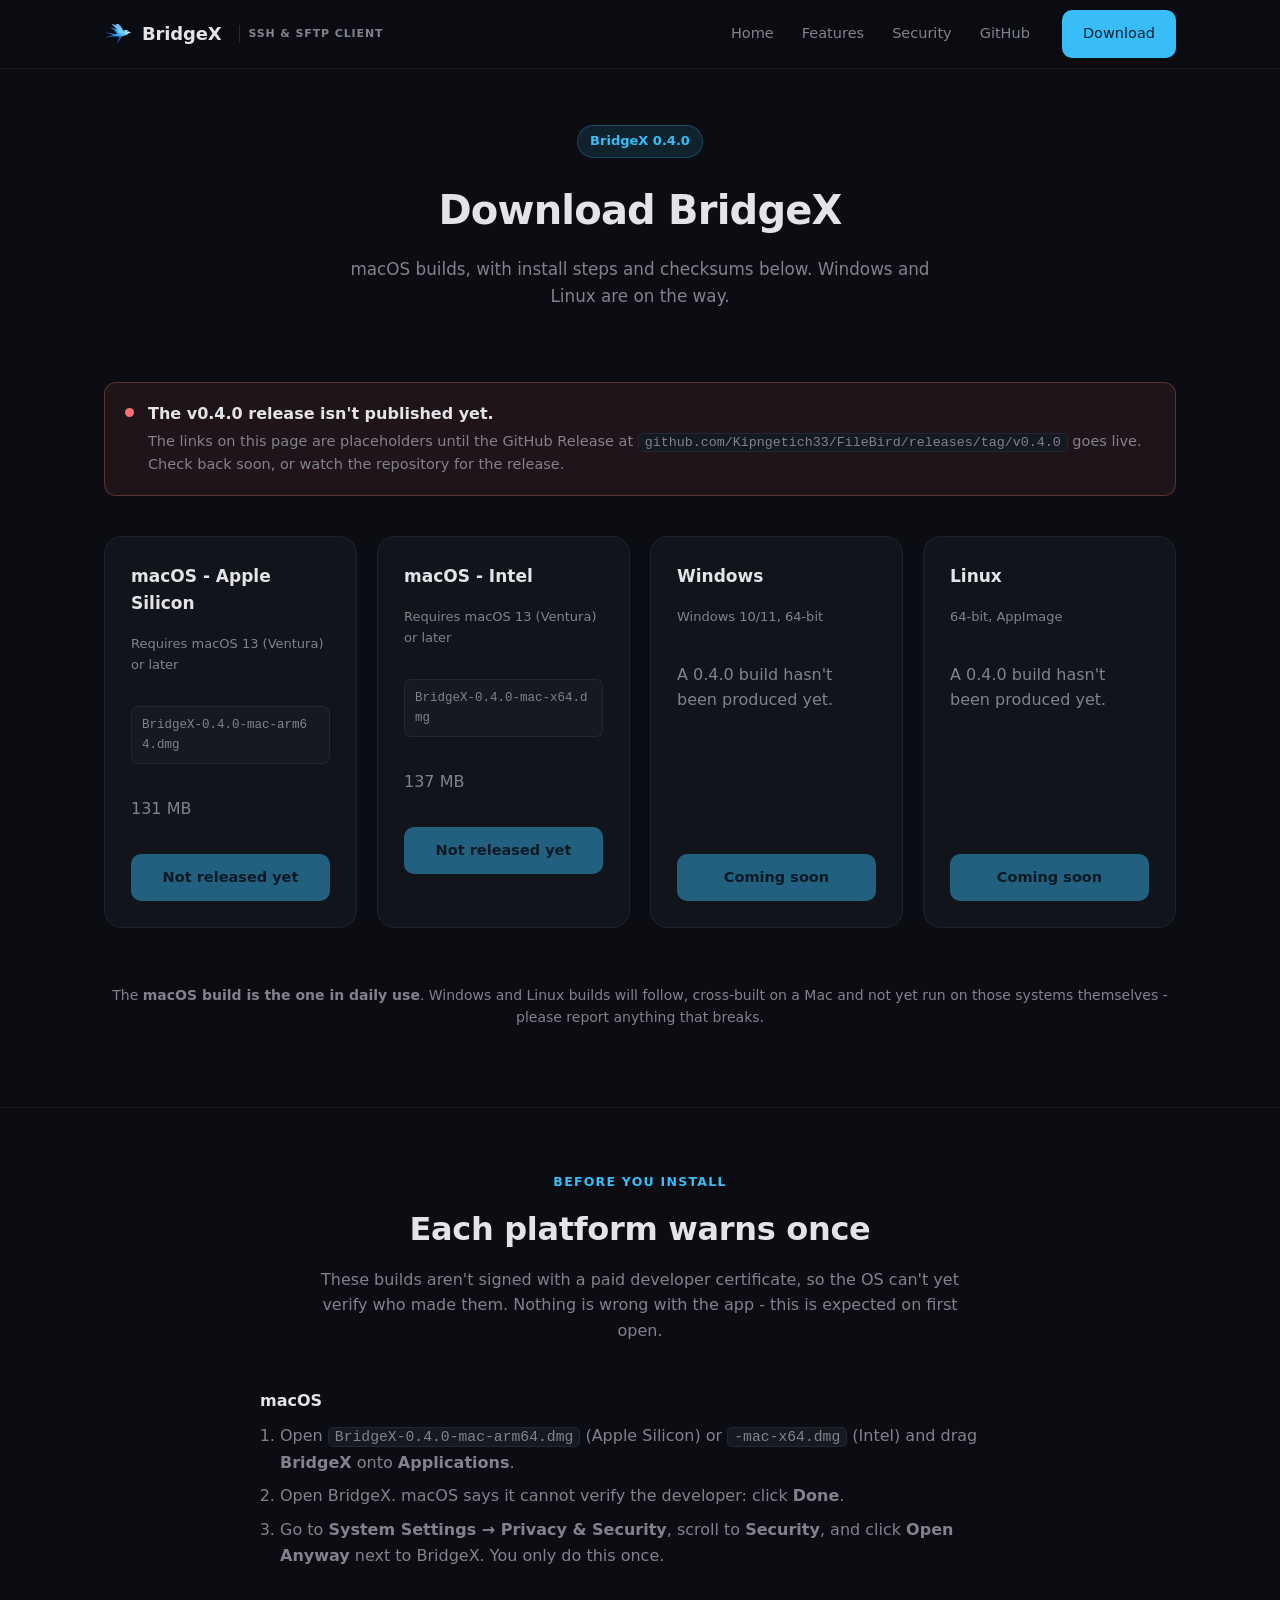
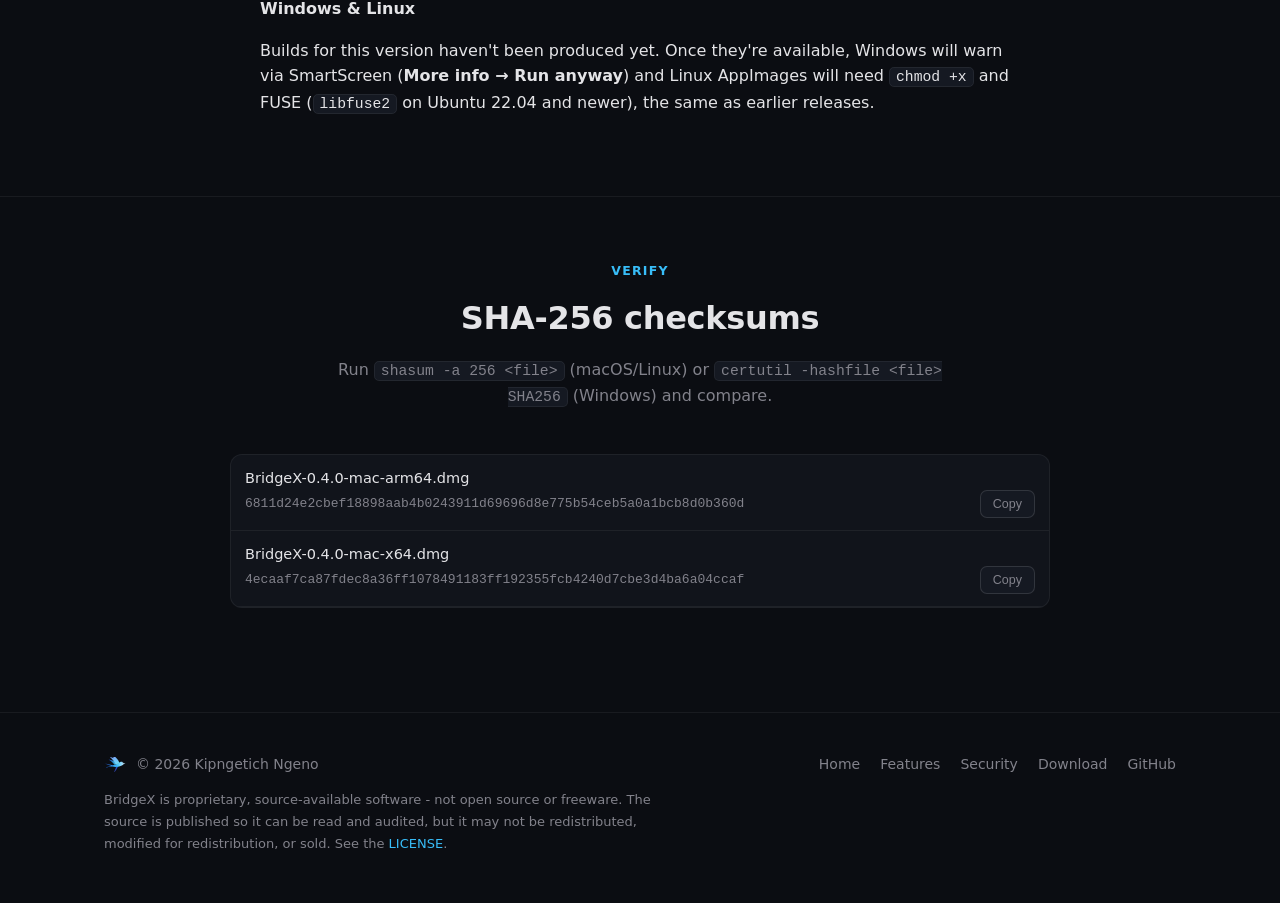
==== commit 19a7e053: "Update to BridgeX 0.4.0: new screenshots, real filenames/checksums The app itself has now been renam" ====
--- a/download.html
+++ b/download.html
@@ -3,11 +3,11 @@
 <head>
   <meta charset="utf-8" />
   <meta name="viewport" content="width=device-width, initial-scale=1" />
-  <title>Download BridgeX 0.3.2</title>
-  <meta name="description" content="Download BridgeX 0.3.2 for macOS (Apple Silicon or Intel), Windows or Linux, with install steps and SHA-256 checksums." />
+  <title>Download BridgeX 0.4.0</title>
+  <meta name="description" content="Download BridgeX 0.4.0 for macOS (Apple Silicon or Intel), with install steps and SHA-256 checksums. Windows and Linux builds are on the way." />
   <meta property="og:type" content="website" />
-  <meta property="og:title" content="Download BridgeX 0.3.2" />
-  <meta property="og:description" content="BridgeX for macOS, Windows and Linux - install steps and checksums." />
+  <meta property="og:title" content="Download BridgeX 0.4.0" />
+  <meta property="og:description" content="BridgeX for macOS - install steps and checksums. Windows and Linux builds are coming soon." />
   <meta property="og:image" content="assets/img/brand/og-icon.png" />
   <meta name="twitter:card" content="summary_large_image" />
   <link rel="icon" type="image/svg+xml" href="assets/img/brand/icon.svg" />
@@ -63,9 +63,9 @@
   <main>
     <div class="page-header">
       <div class="wrap">
-        <span class="version-pill">BridgeX 0.3.2</span>
+        <span class="version-pill">BridgeX 0.4.0</span>
         <h1>Download BridgeX</h1>
-        <p>macOS, Windows and Linux builds, with install steps and checksums below.</p>
+        <p>macOS builds, with install steps and checksums below. Windows and Linux are on the way.</p>
         <p class="download-total" data-download-count="total" hidden>- downloads so far</p>
       </div>
     </div>
@@ -75,9 +75,9 @@
         <div class="release-banner" data-release-banner>
           <span class="dot"></span>
           <div>
-            <strong>The v0.3.2 release isn't published yet.</strong>
+            <strong>The v0.4.0 release isn't published yet.</strong>
             <p>The links on this page are placeholders until the GitHub Release at
-              <code>github.com/Kipngetich33/FileBird/releases/tag/v0.3.2</code> goes live. Check back soon, or watch the repository for the release.</p>
+              <code>github.com/Kipngetich33/FileBird/releases/tag/v0.4.0</code> goes live. Check back soon, or watch the repository for the release.</p>
           </div>
         </div>
 
@@ -85,36 +85,34 @@
           <div class="platform-card">
             <h3>macOS - Apple Silicon</h3>
             <p class="platform-req">Requires macOS 13 (Ventura) or later</p>
-            <p class="platform-file">FileBird-0.3.2-mac-arm64.dmg</p>
+            <p class="platform-file">BridgeX-0.4.0-mac-arm64.dmg</p>
             <p class="platform-size">131 MB <span class="platform-downloads" data-download-count="mac-arm64" hidden>· - downloads</span></p>
             <a class="btn btn-primary btn-block" style="margin-top: 16px;" data-download="mac-arm64" href="#">Download for Apple Silicon</a>
           </div>
           <div class="platform-card">
             <h3>macOS - Intel</h3>
             <p class="platform-req">Requires macOS 13 (Ventura) or later</p>
-            <p class="platform-file">FileBird-0.3.2-mac-x64.dmg</p>
-            <p class="platform-size">136 MB <span class="platform-downloads" data-download-count="mac-x64" hidden>· - downloads</span></p>
+            <p class="platform-file">BridgeX-0.4.0-mac-x64.dmg</p>
+            <p class="platform-size">137 MB <span class="platform-downloads" data-download-count="mac-x64" hidden>· - downloads</span></p>
             <a class="btn btn-primary btn-block" style="margin-top: 16px;" data-download="mac-x64" href="#">Download for Intel</a>
           </div>
           <div class="platform-card">
             <h3>Windows</h3>
             <p class="platform-req">Windows 10/11, 64-bit</p>
-            <p class="platform-file">FileBird-0.3.2-win-x64-setup.exe</p>
-            <p class="platform-size">113 MB <span class="platform-downloads" data-download-count="win-x64" hidden>· - downloads</span></p>
-            <a class="btn btn-primary btn-block" style="margin-top: 16px;" data-download="win-x64" href="#">Download for Windows</a>
+            <p class="platform-size" style="margin-bottom: 16px;">A 0.4.0 build hasn't been produced yet.</p>
+            <a class="btn btn-primary btn-block" style="margin-top: auto;" data-download="win-x64" href="#">Coming soon</a>
           </div>
           <div class="platform-card">
             <h3>Linux</h3>
             <p class="platform-req">64-bit, AppImage</p>
-            <p class="platform-file">FileBird-0.3.2-linux-x86_64.AppImage</p>
-            <p class="platform-size">126 MB <span class="platform-downloads" data-download-count="linux-x86_64" hidden>· - downloads</span></p>
-            <a class="btn btn-primary btn-block" style="margin-top: 16px;" data-download="linux-x86_64" href="#">Download for Linux</a>
+            <p class="platform-size" style="margin-bottom: 16px;">A 0.4.0 build hasn't been produced yet.</p>
+            <a class="btn btn-primary btn-block" style="margin-top: auto;" data-download="linux-x86_64" href="#">Coming soon</a>
           </div>
         </div>
 
         <p class="text-center" style="color: var(--text-muted); font-size: 14px;">
-          The <strong>macOS build is the one in daily use</strong>. The Windows and Linux builds are
-          cross-built on a Mac and have not yet been run on those systems - please report anything that breaks.
+          The <strong>macOS build is the one in daily use</strong>. Windows and Linux builds will follow,
+          cross-built on a Mac and not yet run on those systems themselves - please report anything that breaks.
         </p>
       </div>
     </section>
@@ -129,22 +127,13 @@
         <div class="install-steps" style="max-width: 760px; margin: 0 auto;">
           <h3>macOS</h3>
           <ol>
-            <li>Open <code>FileBird-0.3.2-mac-arm64.dmg</code> (Apple Silicon) or <code>-mac-x64.dmg</code> (Intel) and drag <strong>the app</strong> onto <strong>Applications</strong>.</li>
-            <li>Open it. macOS says it cannot verify the developer: click <strong>Done</strong>.</li>
-            <li>Go to <strong>System Settings → Privacy &amp; Security</strong>, scroll to <strong>Security</strong>, and click <strong>Open Anyway</strong> next to it. You only do this once.</li>
+            <li>Open <code>BridgeX-0.4.0-mac-arm64.dmg</code> (Apple Silicon) or <code>-mac-x64.dmg</code> (Intel) and drag <strong>BridgeX</strong> onto <strong>Applications</strong>.</li>
+            <li>Open BridgeX. macOS says it cannot verify the developer: click <strong>Done</strong>.</li>
+            <li>Go to <strong>System Settings → Privacy &amp; Security</strong>, scroll to <strong>Security</strong>, and click <strong>Open Anyway</strong> next to BridgeX. You only do this once.</li>
           </ol>
 
-          <h3>Windows</h3>
-          <ol>
-            <li>Run <code>FileBird-0.3.2-win-x64-setup.exe</code>.</li>
-            <li>SmartScreen warns about an unrecognised app: choose <strong>More info → Run anyway</strong>.</li>
-          </ol>
-          <p>Passwords are stored in Windows Credential Manager.</p>
-
-          <h3>Linux</h3>
-          <pre style="background: var(--bg-panel); border: 1px solid var(--border); border-radius: var(--radius); padding: 16px 18px; overflow-x: auto; font-family: var(--mono); font-size: 13.5px; color: var(--text);">chmod +x FileBird-0.3.2-linux-x86_64.AppImage
-./FileBird-0.3.2-linux-x86_64.AppImage</pre>
-          <p>Saving passwords needs a Secret Service provider (GNOME Keyring or KWallet), and AppImages need FUSE (<code>libfuse2</code> on Ubuntu 22.04 and newer).</p>
+          <h3>Windows &amp; Linux</h3>
+          <p>Builds for this version haven't been produced yet. Once they're available, Windows will warn via SmartScreen (<strong>More info → Run anyway</strong>) and Linux AppImages will need <code>chmod +x</code> and FUSE (<code>libfuse2</code> on Ubuntu 22.04 and newer), the same as earlier releases.</p>
         </div>
       </div>
     </section>
@@ -161,37 +150,19 @@
             <tbody>
               <tr>
                 <td>
-                  <div>FileBird-0.3.2-mac-arm64.dmg</div>
+                  <div>BridgeX-0.4.0-mac-arm64.dmg</div>
                   <div class="checksum-row">
-                    <span class="checksum-hash">d502c3162a5192d10d070d30fe146e42a17f811e08217279ec4e4c5df33b47b2</span>
-                    <button class="copy-btn" data-copy="d502c3162a5192d10d070d30fe146e42a17f811e08217279ec4e4c5df33b47b2">Copy</button>
+                    <span class="checksum-hash">6811d24e2cbef18898aab4b0243911d69696d8e775b54ceb5a0a1bcb8d0b360d</span>
+                    <button class="copy-btn" data-copy="6811d24e2cbef18898aab4b0243911d69696d8e775b54ceb5a0a1bcb8d0b360d">Copy</button>
                   </div>
                 </td>
               </tr>
               <tr>
                 <td>
-                  <div>FileBird-0.3.2-mac-x64.dmg</div>
+                  <div>BridgeX-0.4.0-mac-x64.dmg</div>
                   <div class="checksum-row">
-                    <span class="checksum-hash">aa8733eab4c15361b804b6966c1d77ee411cb57d6bb2cbf381bf7e0785915279</span>
-                    <button class="copy-btn" data-copy="aa8733eab4c15361b804b6966c1d77ee411cb57d6bb2cbf381bf7e0785915279">Copy</button>
-                  </div>
-                </td>
-              </tr>
-              <tr>
-                <td>
-                  <div>FileBird-0.3.2-win-x64-setup.exe</div>
-                  <div class="checksum-row">
-                    <span class="checksum-hash">43b6098c6007b7565238c513f89ba1bc61bd8b5836c5f5b82d213fe242b30314</span>
-                    <button class="copy-btn" data-copy="43b6098c6007b7565238c513f89ba1bc61bd8b5836c5f5b82d213fe242b30314">Copy</button>
-                  </div>
-                </td>
-              </tr>
-              <tr>
-                <td>
-                  <div>FileBird-0.3.2-linux-x86_64.AppImage</div>
-                  <div class="checksum-row">
-                    <span class="checksum-hash">559ff741e689a7c311e35485f8ebc616ba3bdf968f287cb1e0c2dbec19f3bb47</span>
-                    <button class="copy-btn" data-copy="559ff741e689a7c311e35485f8ebc616ba3bdf968f287cb1e0c2dbec19f3bb47">Copy</button>
+                    <span class="checksum-hash">4ecaaf7ca87fdec8a36ff1078491183ff192355fcb4240d7cbe3d4ba6a04ccaf</span>
+                    <button class="copy-btn" data-copy="4ecaaf7ca87fdec8a36ff1078491183ff192355fcb4240d7cbe3d4ba6a04ccaf">Copy</button>
                   </div>
                 </td>
               </tr>
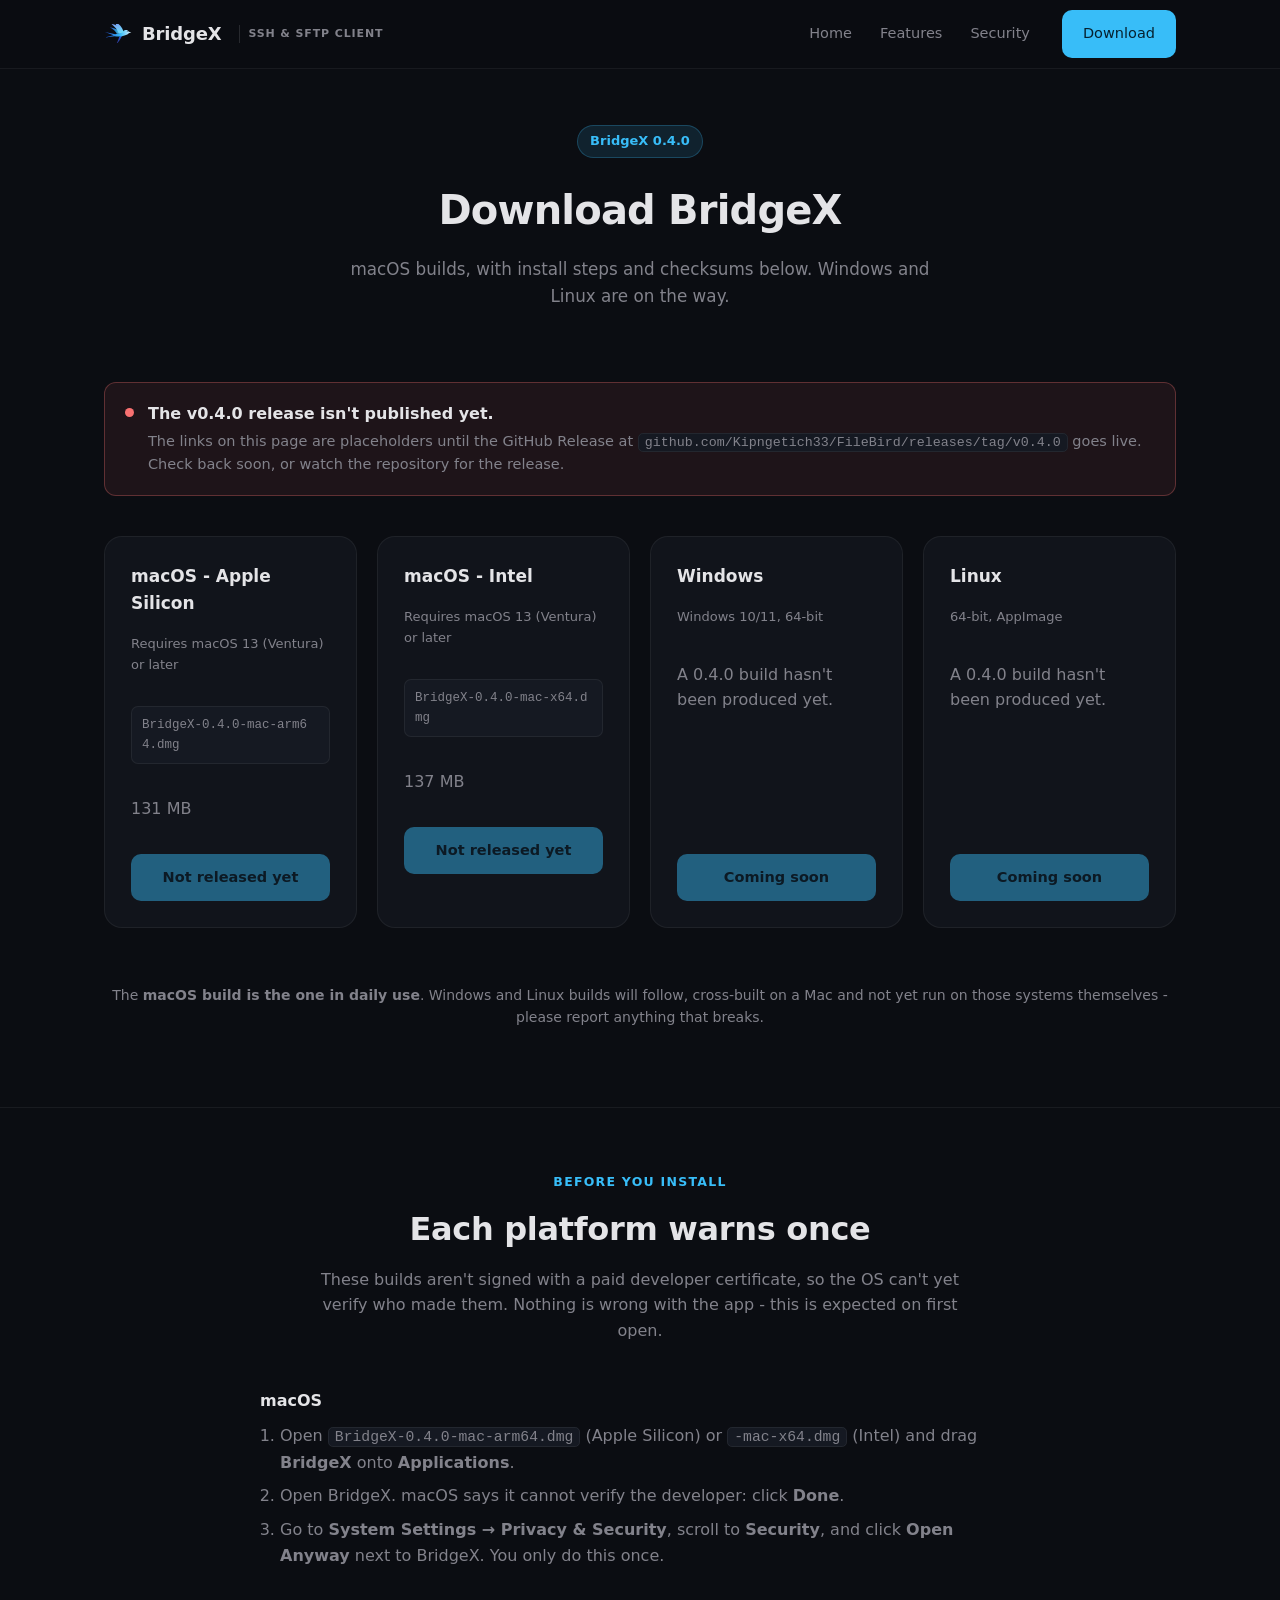
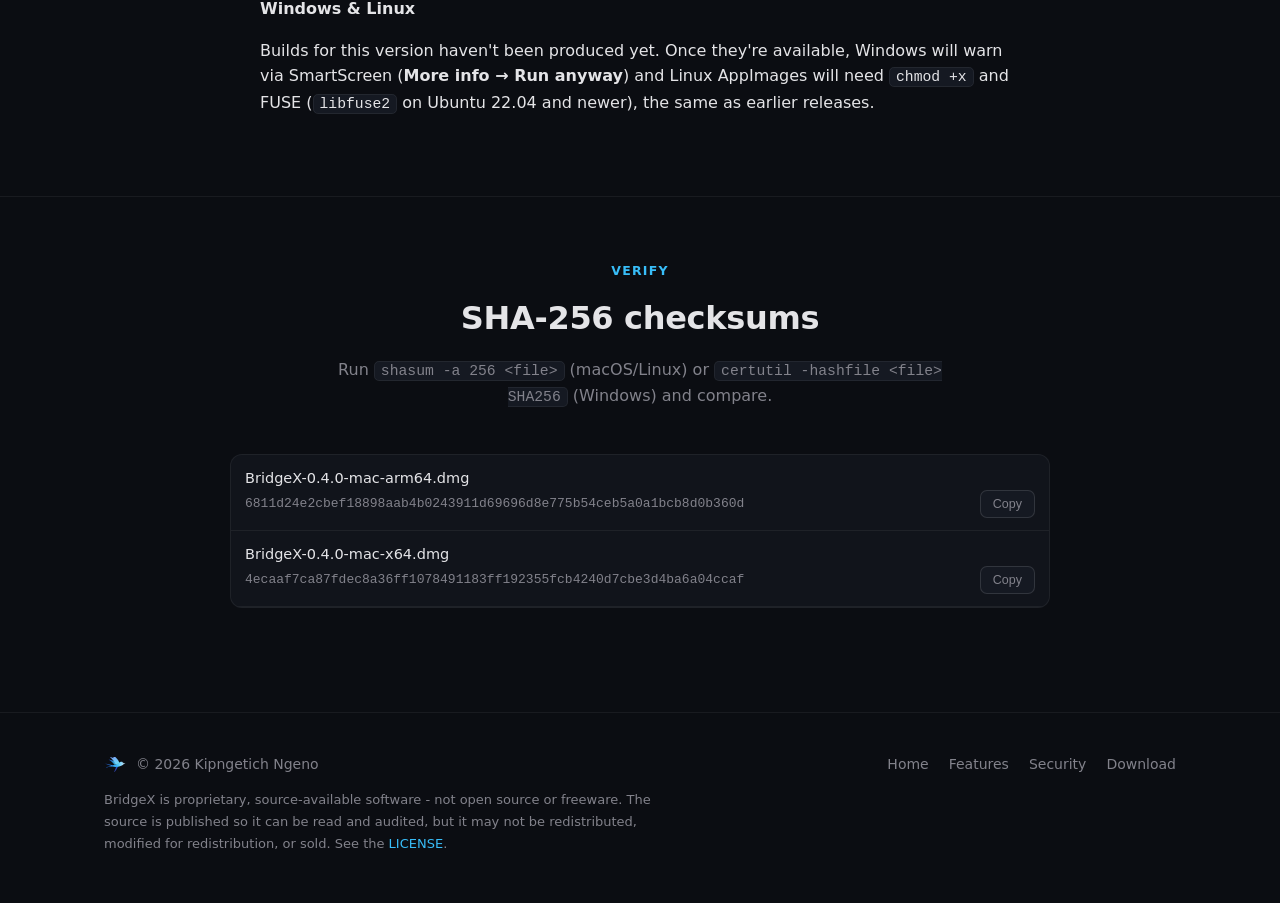
==== commit 871d2e37: "Remove GitHub nav/footer/hero links; keep LICENSE links Visitors should download through the site ra" ====
--- a/download.html
+++ b/download.html
@@ -54,7 +54,6 @@
         <a href="index.html">Home</a>
         <a href="features.html">Features</a>
         <a href="security.html">Security</a>
-        <a href="https://github.com/Kipngetich33/FileBird" target="_blank" rel="noopener">GitHub</a>
         <a class="btn btn-primary" href="download.html" aria-current="page">Download</a>
       </nav>
     </div>
@@ -216,7 +215,6 @@
         <a href="features.html">Features</a>
         <a href="security.html">Security</a>
         <a href="download.html">Download</a>
-        <a href="https://github.com/Kipngetich33/FileBird" target="_blank" rel="noopener">GitHub</a>
       </nav>
     </div>
   </footer>
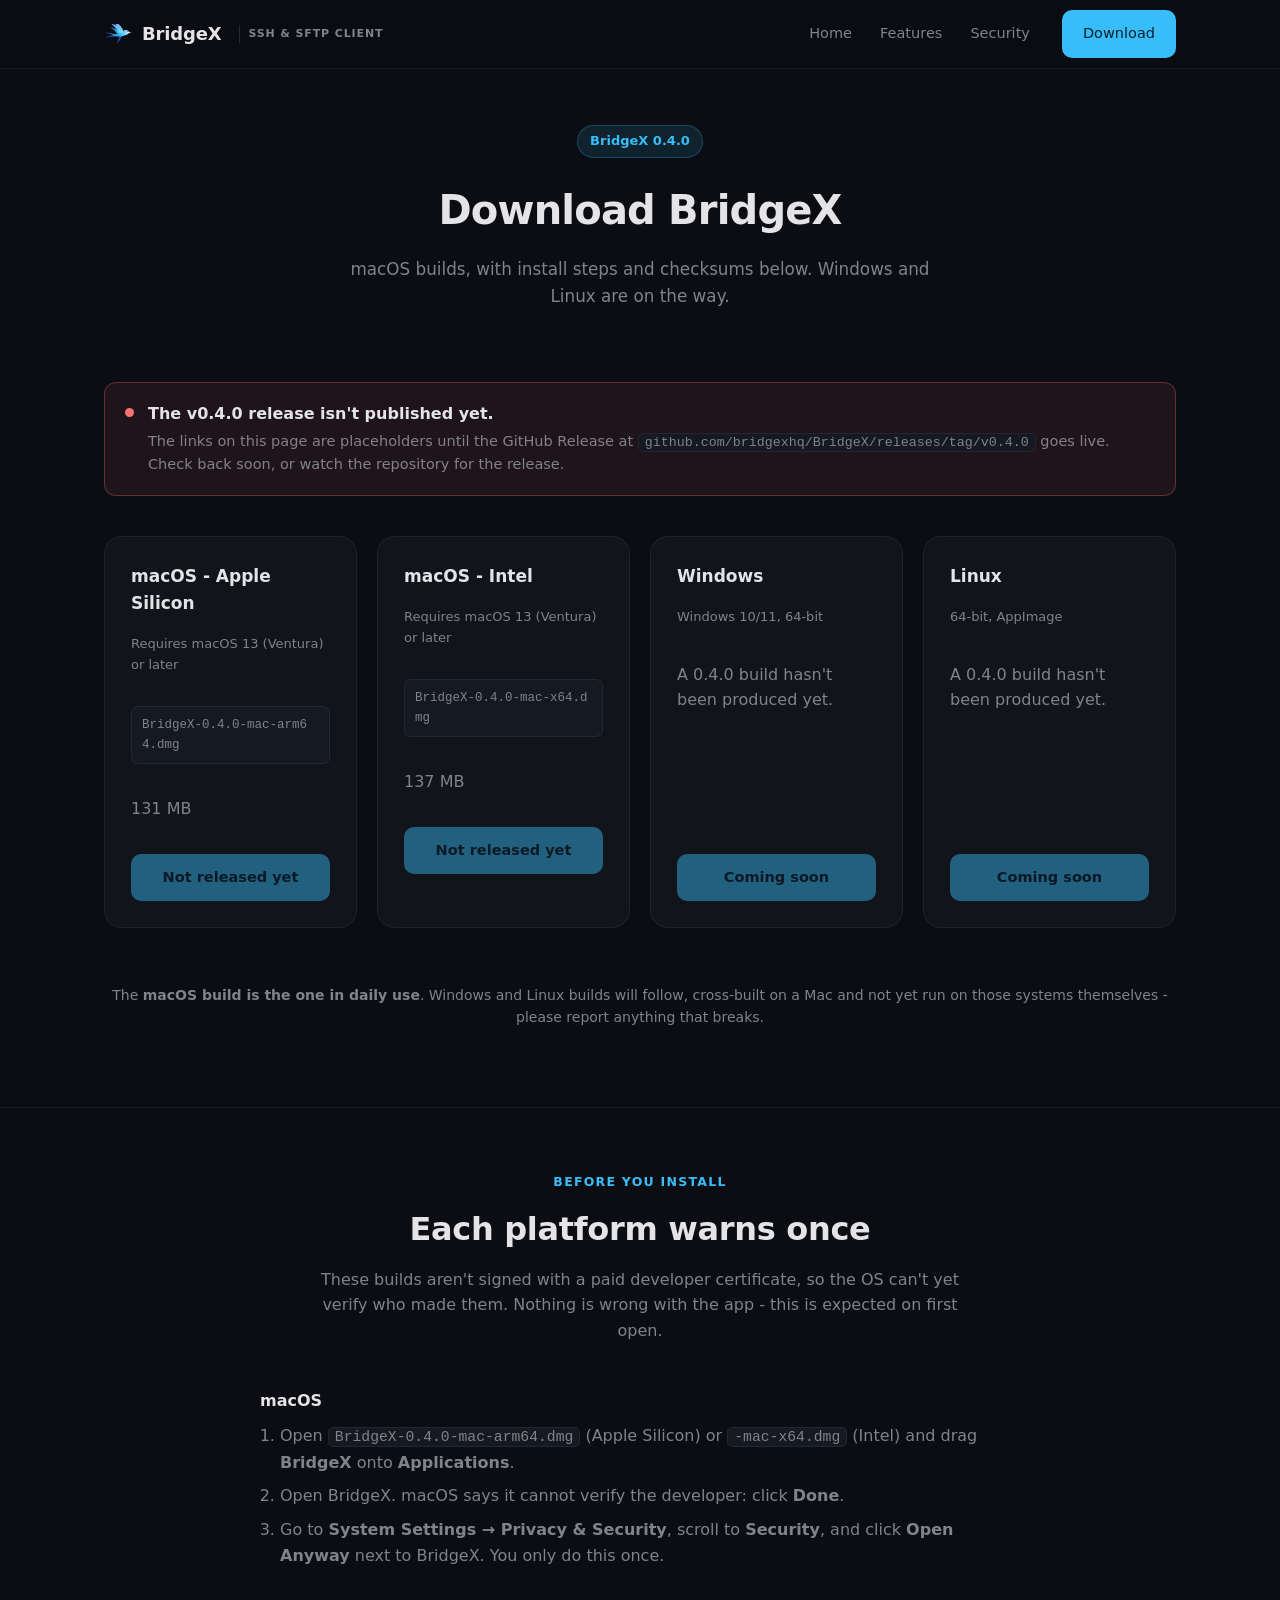
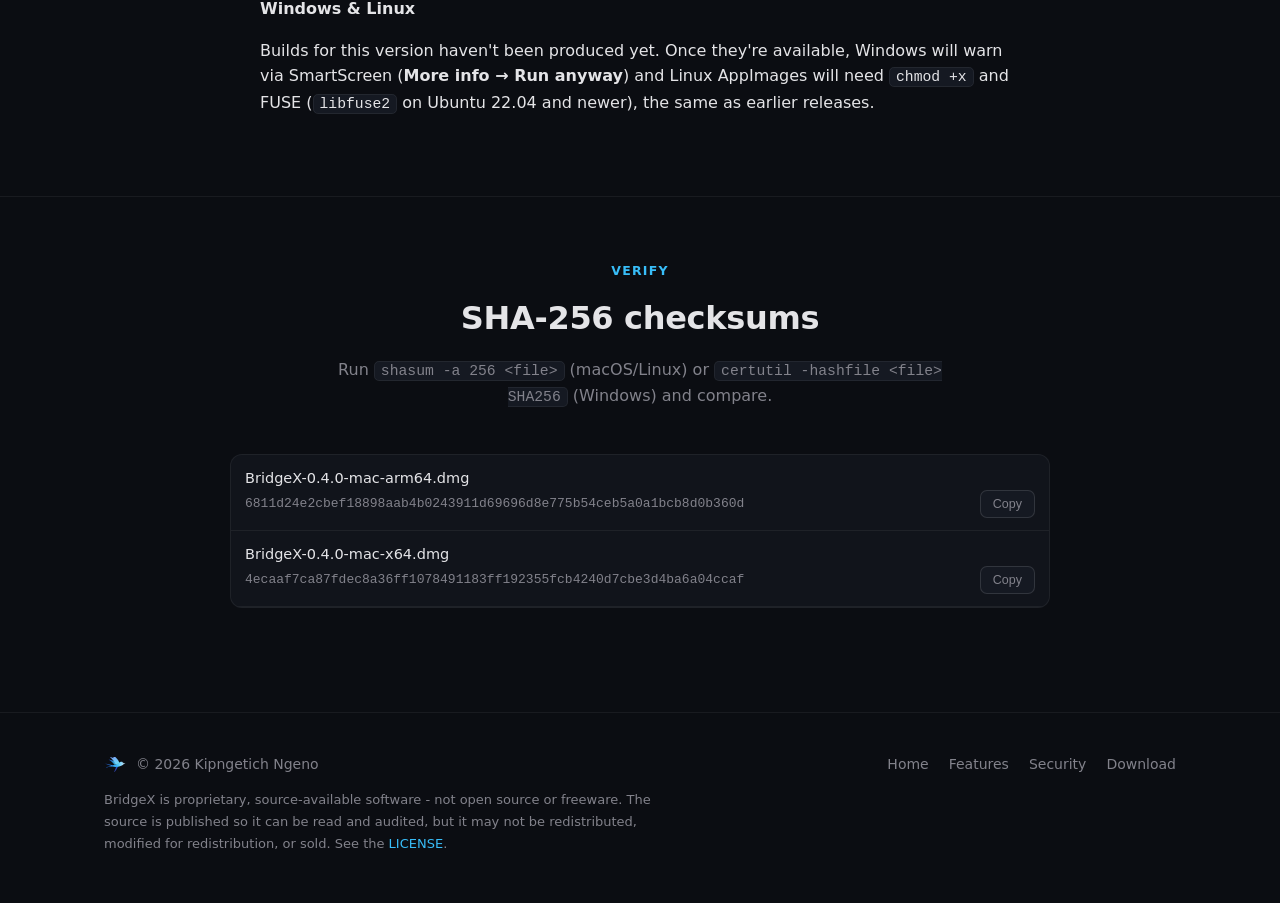
==== commit afed8617: "Point releases at this website's own repo, not the app's source repo Host the .dmg release assets on" ====
--- a/download.html
+++ b/download.html
@@ -76,7 +76,7 @@
           <div>
             <strong>The v0.4.0 release isn't published yet.</strong>
             <p>The links on this page are placeholders until the GitHub Release at
-              <code>github.com/Kipngetich33/FileBird/releases/tag/v0.4.0</code> goes live. Check back soon, or watch the repository for the release.</p>
+              <code>github.com/bridgexhq/BridgeX/releases/tag/v0.4.0</code> goes live. Check back soon, or watch the repository for the release.</p>
           </div>
         </div>
 
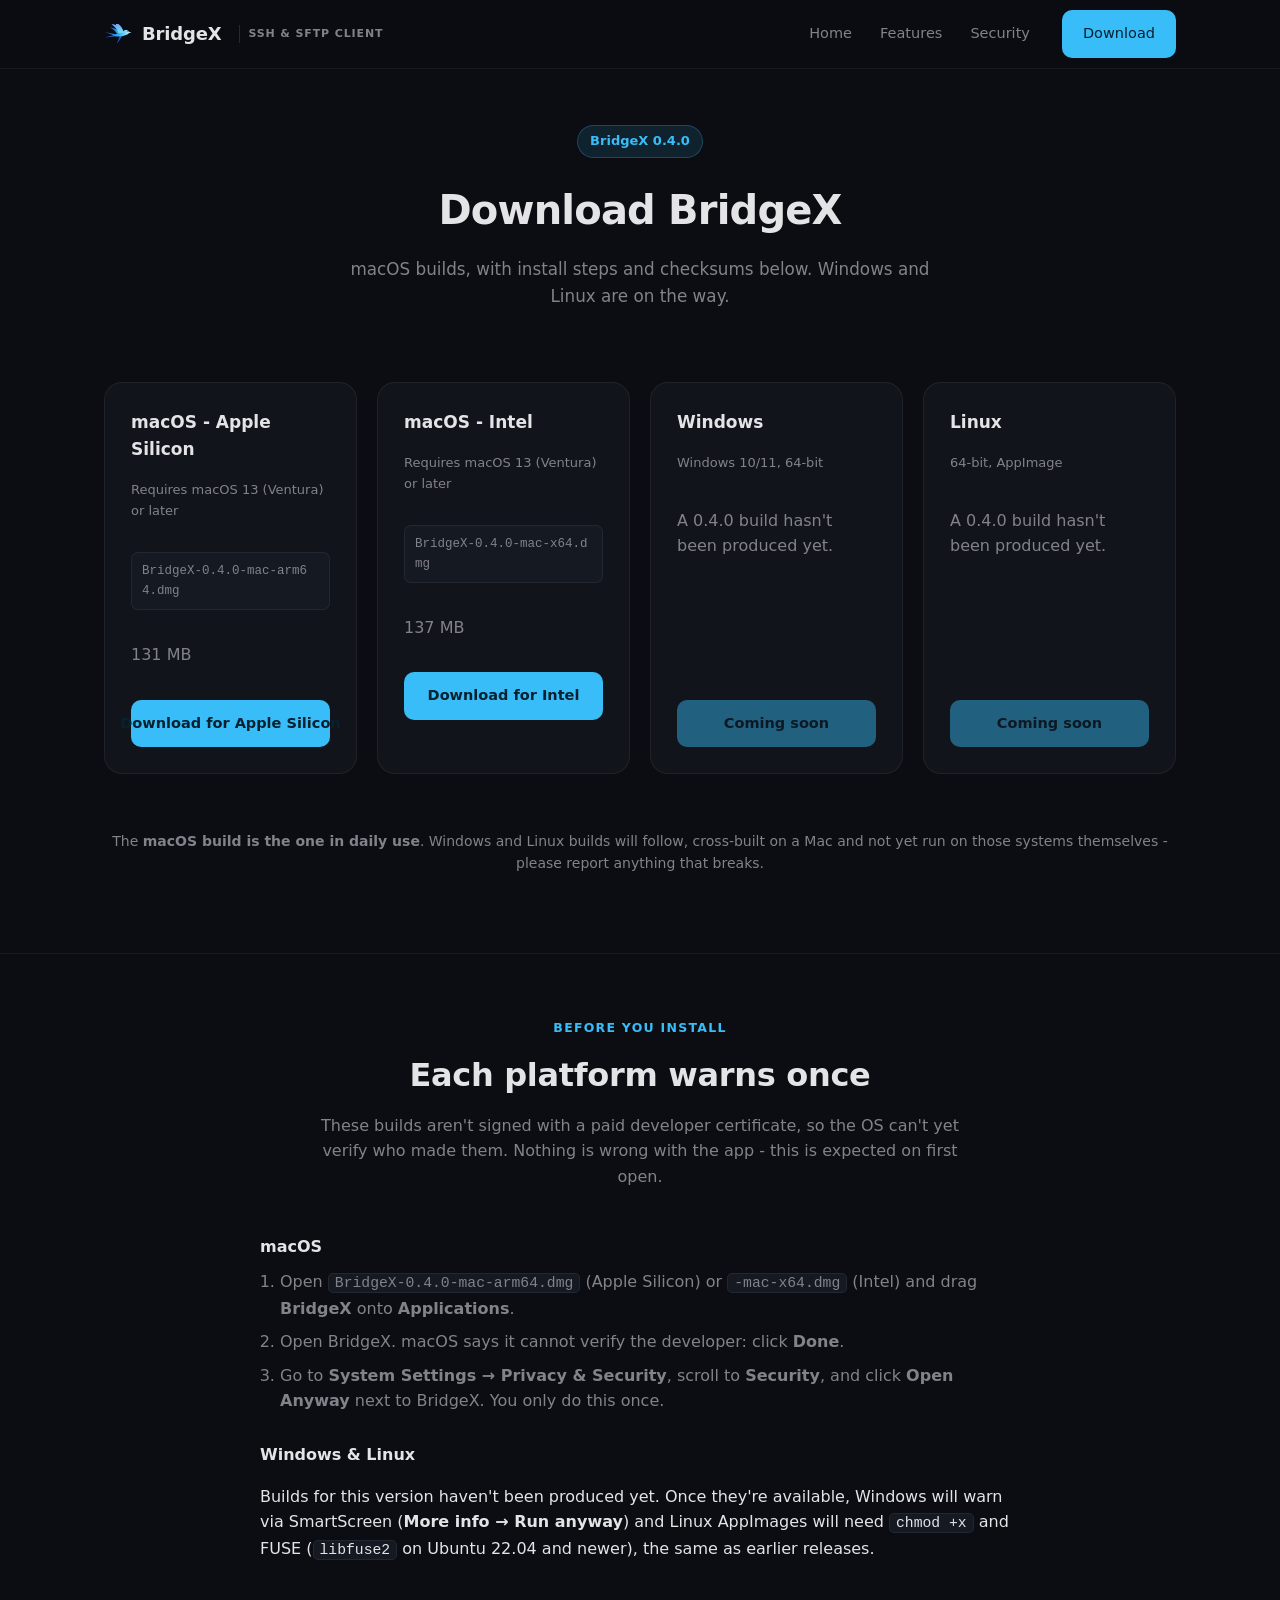
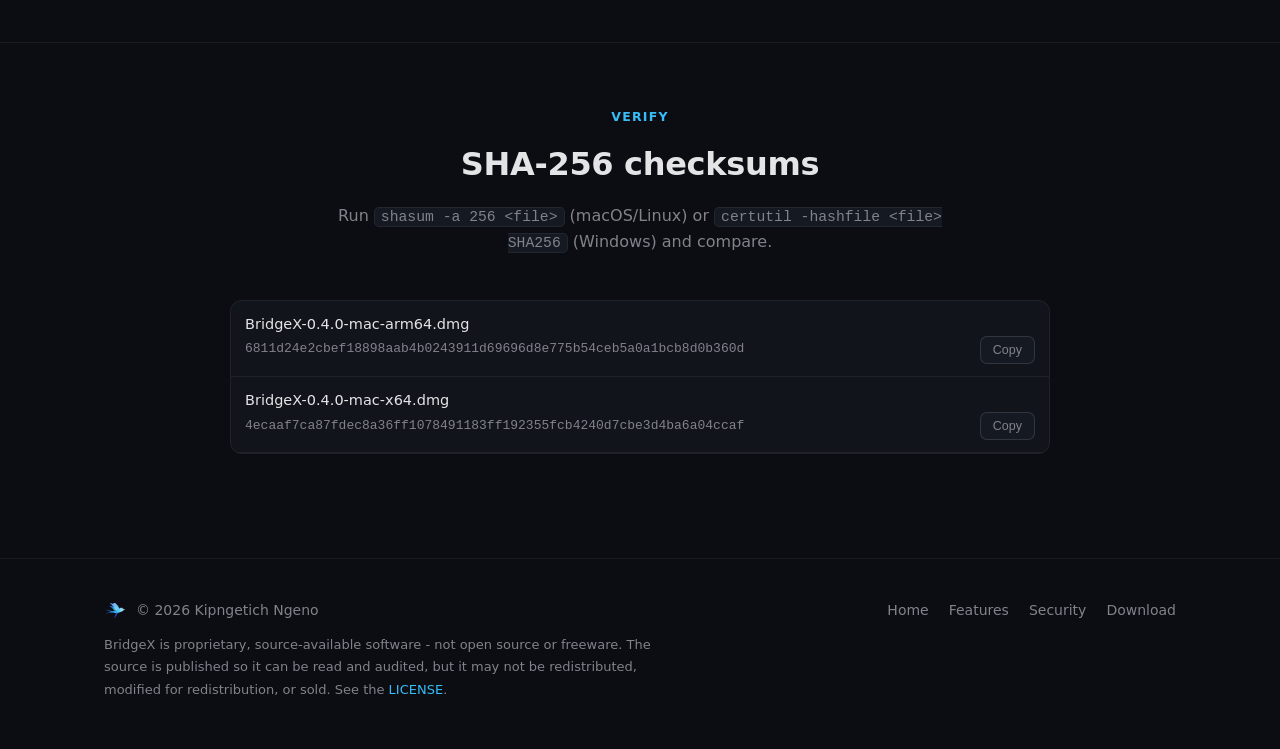
==== commit 6f51a3a1: "Add cache-busting version params to CSS/JS asset URLs GitHub Pages serves JS/CSS with a 4-hour cache" ====
--- a/download.html
+++ b/download.html
@@ -14,7 +14,7 @@
   <link rel="icon" type="image/png" sizes="32x32" href="assets/img/brand/favicon-32.png" />
   <link rel="icon" type="image/png" sizes="16x16" href="assets/img/brand/favicon-16.png" />
   <link rel="apple-touch-icon" href="assets/img/brand/apple-touch-icon.png" />
-  <link rel="stylesheet" href="assets/css/styles.css" />
+  <link rel="stylesheet" href="assets/css/styles.css?v=2" />
 </head>
 <body>
   <header class="site-header">
@@ -219,7 +219,7 @@
     </div>
   </footer>
 
-  <script src="assets/js/download-config.js"></script>
-  <script src="assets/js/main.js"></script>
+  <script src="assets/js/download-config.js?v=2"></script>
+  <script src="assets/js/main.js?v=2"></script>
 </body>
 </html>
